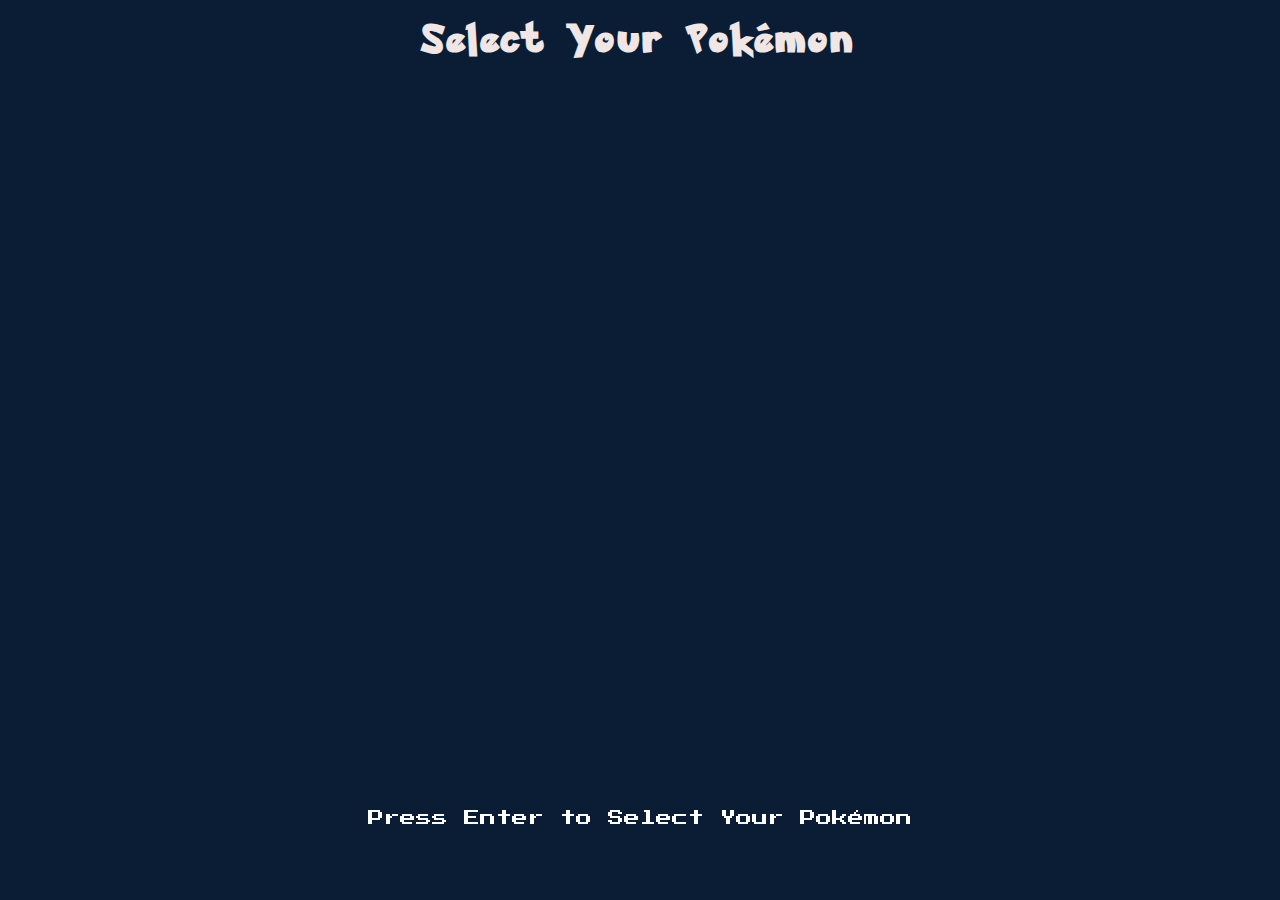
==== index.html @ e380dae5 "Corrigido tempo de transição. Corrigido Cálculo de Nature." ====
<!DOCTYPE html>
<html lang="en">
<head>
    <meta charset="UTF-8">
    <meta name="viewport" content="width=device-width, initial-scale=1.0">
    <link rel="stylesheet" href="https://cdnjs.cloudflare.com/ajax/libs/font-awesome/6.5.2/css/all.min.css" integrity="sha512-SnH5WK+bZxgPHs44uWIX+LLJAJ9/2PkPKZ5QiAj6Ta86w+fsb2TkcmfRyVX3pBnMFcV7oQPJkl9QevSCWr3W6A==" crossorigin="anonymous" referrerpolicy="no-referrer" />
    <link rel="stylesheet" href="public/css/calculator.css">
    <link rel="stylesheet" href="public/css/avaliation.css">
    <script type="module" defer src="public/js/start.js"></script>
    <script type="module" defer src="public/js/informations.js"></script>
    <script type="module" defer src="public/js/result.js"></script>
    <title>Calculator</title>
</head>
<body>
    <div id="transitionScreen"></div>
    <main>
        <section id="pokemonSection">
            <h1>Select Your Pokémon</h1>
            <ul id="pokemonList">
                
            </ul>
            
            <div id="selectedPokemon">
                <div id="selectedPokemonBackground"></div>
                <img src="public/img/charizard.png" alt="" id="pokemon">
                <h2 id="selectedPokemonName">Zubat</h2>
                <menu id="selectedPokemonOptions">
                    <ul>
                        <li>
                            Press Delete or Backspace to cancel
                        </li>
                        <li>
                            Press Enter to choice
                        </li>
                    </ul>
                </menu>
            </div>
            <span id="spanSelect">Press Enter to Select Your Pokémon</span>
        </section>
        <section id="avaliationSection" class="hidden">
            <div id="pokemon">
                <h2>Selecione os dados do seu Pokémon</h2>
                <img class="top-light" src="public/img/top_light_avaliation.png" alt="">
                <img class="pokemon" src="public/img/charizard.png" alt="">
                <img class="bg-grass" src="public/img/background_grass_avaliation.png" alt="">
            </div>
            <section id="dataSection">
                <div id="natureListContainer">
                    <ul class="list-header">
                        <li><i class="fa-solid fa-arrow-down"></i>attack</li>
                        <li><i class="fa-solid fa-arrow-down"></i>defense</li>
                        <li><i class="fa-solid fa-arrow-down"></i>sp. Attack</li>
                        <li><i class="fa-solid fa-arrow-down"></i>sp. Defense</li>
                        <li><i class="fa-solid fa-arrow-down"></i>speed</li>
                    </ul>
                    <menu class="nature-list">
                        <ul>
                        </ul>
                    </menu>
                    <ul class="list-aside">
                        <li><i class="fa-solid fa-arrow-up"></i>attack</li>
                        <li><i class="fa-solid fa-arrow-up"></i>defense</li>
                        <li><i class="fa-solid fa-arrow-up"></i>sp. Attack</li>
                        <li><i class="fa-solid fa-arrow-up"></i>sp. Defense</li>
                        <li><i class="fa-solid fa-arrow-up"></i>speed</li>
                    </ul>
                </div>
                <div id="ivInputContainer">
                    <div class="inputContainer">
                        <div>
                            <label for="hp">HP</label>
                            <input type="text" value="0">
                        </div>
                        <input type="range" name="hp" id="hp" value="0" min="0" max="31">
                    </div>
                    <div class="inputContainer">
                        <div>
                            <label for="attack">Attack</label>
                            <input type="text" value="0">
                        </div>
                        <input type="range" name="atk" id="attack" value="0" min="0" max="31">
                    </div>
                    <div class="inputContainer">
                        <div>
                            <label for="defense">Defense</label>
                            <input type="text" value="0">
                        </div>
                        <input type="range" name="defense" id="defense" value="0" min="0" max="31">
                    </div>
                    <div class="inputContainer">
                        <div>
                            <label for="spatk">Sp.Attack</label>
                            <input type="text" value="0">
                        </div>
                        <input type="range" name="spatk" id="spatk" value="0" min="0" max="31">
                    </div>
                    <div class="inputContainer">
                        <div>
                            <label for="spdef">Sp.Defense</label>
                            <input type="text" value="0">
                        </div>
                        <input type="range" name="spdef" id="spdef" value="0" min="0" max="31">
                    </div>
                    <div class="inputContainer">
                        <div>
                            <label for="speed">Speed</label>
                            <input type="text" value="0">
                        </div>
                        <input type="range" name="speed" id="speed" value="0" min="0" max="31">
                    </div>
                </div>
            </section>
            <button id="buttonConfirm" disabled>Veja os Resultados <i class="fas fa-arrow-right"></i></button>
            <button id="buttonNext" disabled><i class="fas fa-arrow-right"></i></button>
        </section>
        <section id="resultSection" class="hidden">
            <h1>Avaliação do seu Pokémon</h1>
            <div id="top">
                <div id="pokemonImageContainer">
                    <img src="public/img/charizard.png" alt="">
                </div>
                <div id="pokemonStatusContainer">
                    <div class="stat">
                        <span class="stat-name">HP</span>
                        <div class="out-bar">
                            <div class="inner-bar">
                                <span class="stat-value">50</span>
                            </div>
                        </div>
                    </div>
                    <div class="stat">
                        <span class="stat-name">Atk</span>
                        <div class="out-bar">
                            <div class="inner-bar">
                                <span class="stat-value">50</span>
                            </div>
                        </div>
                    </div>
                    <div class="stat">
                        <span class="stat-name">Def</span>
                        <div class="out-bar">
                            <div class="inner-bar">
                                <span class="stat-value">50</span>
                            </div>
                        </div>
                    </div>
                    <div class="stat">
                        <span class="stat-name">Sp.Atk</span>
                        <div class="out-bar">
                            <div class="inner-bar">
                                <span class="stat-value">50</span>
                            </div>
                        </div>
                    </div>
                    <div class="stat">
                        <span class="stat-name">Sp.Def</span>
                        <div class="out-bar">
                            <div class="inner-bar">
                                <span class="stat-value">50</span>
                            </div>
                        </div>
                    </div>
                    <div class="stat">
                        <span class="stat-name">Speed</span>
                        <div class="out-bar">
                            <div class="inner-bar">
                                <span class="stat-value">50</span>
                            </div>
                        </div>
                    </div>
                </div>
            </div>
            <div id="avaliation">
                <div id="pokemonMovesetAvaliation">
                    <ul>
                    </ul>
                </div>
                <div id="pokemonNatureAvaliation">
                    <h4 class="nature">Adamant</h4>
                    <div>
                        <span class="increase">+ Sp.Atk</span>
                        <span class="decrease">- Atk</span>
                    </div>
                </div>
                <div id="pokemonIvAvaliation">
                    <ul>
                        <li data-value="30">
                            <span class="iv-name">hp</span>
                            <span class="iv-value">30/31</span>
                        </li>
                        <li data-value="30">
                            <span class="iv-name">atk</span>
                            <span class="iv-value">30/31</span>
                        </li>
                        <li data-value="30">
                            <span class="iv-name">def</span>
                            <span class="iv-value">30/31</span>
                        </li>
                        <li data-value="30">
                            <span class="iv-name">sp.atk</span>
                            <span class="iv-value">30/31</span>
                        </li>
                        <li data-value="30">
                            <span class="iv-name">sp.def</span>
                            <span class="iv-value">30/31</span>
                        </li>
                        <li data-value="30">
                            <span class="iv-name">speed</span>
                            <span class="iv-value">30/31</span>
                        </li>
                    </ul>
                </div>
            </div>
            <div id="resultNote">
                <div class="note-img-container">
                    <img src="public/img/A-rank.png" alt="">
                </div>
                <span class="final-note">
                    Rank S 
                    Score 100
                </span>
                <ul id="resultList">
                    <li>
                        <span>Pokémon: <span class="item-note pokemon-note">10/10</span></span>
                    </li>
                    <li>
                        <span>Nature: <span class="item-note nature-note">10/10</span></span>
                    </li>
                    <li>
                        <span>Iv's: <span class="item-note iv-note">10/10</span></span>
                    </li>
                </ul>
                <button class="close-btn">X</button>
            </div>
        </section>
    </main>
</body>
</html>
---- public/css/calculator.css ----
@font-face {
  font-family: "pokemon-solid";
  src: url("../../fonts/pokemon/Pokemon Solid.ttf");
}
@font-face {
  font-family: "pokemon-hollow";
  src: url("../../fonts/pokemon/Pokemon Hollow.ttf");
}
@font-face {
  font-family: "press-start-2p";
  src: url("../../fonts/Press_Start_2P/PressStart2P-Regular.ttf");
}
@font-face {
  font-family: "permanent-marker";
  src: url("../../fonts/Permanent_Marker/PermanentMarker-Regular.ttf");
}
* {
  box-sizing: border-box;
  padding: 0;
  margin: 0;
  font-family: "Poppins", sans-serif;
  border: none;
  outline: none;
  list-style: none;
}

body {
  min-height: 100vh;
  overflow-y: scroll;
  overflow-x: hidden;
  background: rgb(10, 29, 52);
  padding-bottom: 40px;
}

.hidden {
  display: none !important;
}

h2, h1 {
  font-family: "pokemon-solid";
  letter-spacing: 5px;
  color: rgb(240, 230, 230);
  width: 100%;
  text-align: center;
  margin-bottom: 20px;
  -webkit-user-select: none;
     -moz-user-select: none;
          user-select: none;
}

img {
  -webkit-user-select: none;
     -moz-user-select: none;
          user-select: none;
}

div#transitionScreen {
  position: fixed;
  width: 100vw;
  height: 200vh;
  top: 0;
  left: 100%;
  background: linear-gradient(90deg, rgb(10, 29, 52) 0%, rgb(16, 57, 108) 50%, rgb(23, 76, 141) 100%);
  z-index: 1000;
}
div#transitionScreen.transition {
  animation: transitionTrue 1.8s;
}

main {
  position: relative;
  display: flex;
  align-items: center;
  flex-flow: row;
  width: 100%;
  height: auto;
  transition: 1s;
}
main section#pokemonSection {
  position: relative;
  width: 100vw;
  padding: 10px 0 50px;
  display: flex;
  align-items: center;
  justify-content: center;
  flex-flow: column;
}
main section#pokemonSection h1 {
  width: 100%;
  text-align: center;
  margin: 10px 0;
}
main section#pokemonSection ul#pokemonList {
  width: 90%;
  display: grid;
  grid-template-columns: repeat(auto-fit, minmax(100px, auto));
  border-collapse: collapse;
}
main section#pokemonSection ul#pokemonList li {
  display: flex;
  align-items: center;
  justify-content: center;
  width: 100%;
  height: 100px;
  background: white;
  border: 3px solid black;
  cursor: pointer;
}
main section#pokemonSection ul#pokemonList li img {
  max-width: 85px;
  max-height: 85px;
  width: 100%;
  height: 100%;
}
main section#pokemonSection ul#pokemonList li:hover, main section#pokemonSection ul#pokemonList li.selected {
  border: 3px solid white !important;
}
main section#pokemonSection div#selectedPokemon {
  position: fixed;
  top: 0;
  left: 100%;
  width: 100%;
  height: 100vh;
  background: url("../img/SelectedPokemonBackground.png");
  background-size: cover;
  background-repeat: no-repeat;
  transition: 0.3s ease;
}
main section#pokemonSection div#selectedPokemon div#selectedPokemonBackground {
  position: absolute;
  top: 0;
  left: 100%;
  width: 100%;
  height: 100%;
  background: rgba(0, 0, 0, 0.3);
  transition: 0.5s ease;
}
main section#pokemonSection div#selectedPokemon img#pokemon {
  position: absolute;
  right: 150px;
  bottom: 150px;
  max-width: 600px;
  max-height: 600px;
  min-width: 400px;
  min-height: 400px;
}
main section#pokemonSection div#selectedPokemon h2#selectedPokemonName {
  font-family: "permanent-marker";
  position: absolute;
  right: 150px;
  bottom: 0;
  color: white;
  width: auto;
  font-size: 90px;
}
main section#pokemonSection div#selectedPokemon.active {
  left: 0;
}
main section#pokemonSection div#selectedPokemon.active div#selectedPokemonBackground {
  left: 0;
}
main section#pokemonSection div#selectedPokemon.active menu#selectedPokemonOptions {
  opacity: 1;
}
main section#pokemonSection div#selectedPokemon menu#selectedPokemonOptions {
  opacity: 0;
  position: absolute;
  top: 100%;
  left: 0;
  transition: 1s ease;
  transform: translate(50px, -150px);
}
main section#pokemonSection div#selectedPokemon menu#selectedPokemonOptions ul li {
  margin-bottom: 20px;
  font-family: "press-start-2p";
  font-size: 16px;
  color: white;
}
main section#pokemonSection span#spanSelect {
  position: fixed;
  top: 90vh;
  left: 50%;
  white-space: nowrap;
  font-family: "press-start-2p";
  color: white;
  animation: pisca 1s infinite;
  transform: translateX(-50%);
  z-index: 1000;
}
main section#resultSection {
  width: 100%;
  height: 100vh;
}
main section#resultSection div#top {
  display: flex;
  gap: 50px;
  width: 100%;
  height: 300px;
  padding: 0 50px;
}
main section#resultSection div#top div#pokemonImageContainer {
  display: flex;
  align-items: center;
  justify-content: center;
  width: 300px;
  height: 300px;
  border: 3px solid rgb(127, 127, 127);
  border-radius: 5px;
}
main section#resultSection div#top div#pokemonImageContainer img {
  min-width: 70%;
  min-height: 70%;
  max-width: 90%;
  max-height: 90%;
}
main section#resultSection div#top div#pokemonStatusContainer {
  display: flex;
  flex-flow: column;
  gap: 10px;
  width: calc(100% - 350px);
  height: 100%;
  border: 3px solid rgb(127, 127, 127);
  border-radius: 5px;
  padding: 20px;
}
main section#resultSection div#top div#pokemonStatusContainer div.stat {
  display: flex;
  align-items: center;
  justify-content: center;
  height: 50px;
  width: 100%;
  color: rgb(240, 230, 230);
}
main section#resultSection div#top div#pokemonStatusContainer div.stat span.stat-name {
  width: 70px;
  text-align: center;
  font-weight: 500;
}
main section#resultSection div#top div#pokemonStatusContainer div.stat div.out-bar {
  width: calc(100% - 70px);
  background: rgba(60, 60, 60, 0.5);
  height: 30px;
  border: 3px solid rgb(127, 127, 127);
  border-radius: 5px;
  overflow: hidden;
}
main section#resultSection div#top div#pokemonStatusContainer div.stat div.out-bar div.inner-bar {
  min-width: 50px;
  position: relative;
  height: 100%;
  width: 50%;
  border-radius: 0 5px 5px 0;
  background: white;
  transition: 0.5s ease;
}
main section#resultSection div#top div#pokemonStatusContainer div.stat div.out-bar div.inner-bar span.stat-value {
  position: absolute;
  top: 50%;
  left: 100%;
  transform: translate(-30px, -50%);
  color: rgb(127, 127, 127);
}
main section#resultSection div#avaliation {
  display: flex;
  flex-flow: row;
  flex-wrap: wrap;
  justify-content: center;
  align-items: flex-start;
  -moz-column-gap: 50px;
       column-gap: 50px;
  width: 100%;
  padding: 10px 50px;
}
main section#resultSection div#avaliation div#pokemonNatureAvaliation {
  display: flex;
  align-items: center;
  justify-content: center;
  flex-wrap: wrap;
  gap: 10px;
  width: 300px;
  padding: 10px 15px;
  border-radius: 5px;
  font-weight: 600;
  letter-spacing: 1px;
  text-transform: uppercase;
  color: white;
  border: 3px solid rgb(127, 127, 127);
  background-color: rgb(10, 29, 52);
  cursor: pointer;
  transition: 0.2s ease;
}
main section#resultSection div#avaliation div#pokemonNatureAvaliation:hover {
  filter: brightness(0.8);
}
main section#resultSection div#avaliation div#pokemonNatureAvaliation h4.nature {
  width: 100%;
  text-align: center;
  font-size: 20px;
}
main section#resultSection div#avaliation div#pokemonNatureAvaliation div {
  display: flex;
  align-items: center;
  justify-content: center;
  width: 100%;
  height: 40px;
  font-size: 18px;
  font-weight: 400;
  text-align: center;
}
main section#resultSection div#avaliation div#pokemonNatureAvaliation span.increase {
  display: block;
  color: #90EE90;
  width: 50%;
}
main section#resultSection div#avaliation div#pokemonNatureAvaliation span.decrease {
  display: block;
  color: #FF5733;
  width: 50%;
}
main section#resultSection div#avaliation div#pokemonIvAvaliation {
  display: flex;
  align-items: center;
  justify-content: center;
  padding: 5px;
  background: rgb(10, 29, 52);
  width: calc(100% - 350px);
  border: 3px solid rgb(127, 127, 127);
  border-radius: 5px;
}
main section#resultSection div#avaliation div#pokemonIvAvaliation ul {
  display: flex;
  flex-wrap: wrap;
  align-items: center;
  justify-content: center;
  gap: 15px 5px;
  width: 100%;
}
main section#resultSection div#avaliation div#pokemonIvAvaliation ul li {
  position: relative;
  display: flex;
  justify-content: space-between;
  width: calc(33% - 5px);
  padding: 5px;
  border-radius: 2px;
  font-size: 18px;
  font-weight: 500;
  letter-spacing: 2px;
  color: white;
  text-transform: uppercase;
  cursor: context-menu;
}
main section#resultSection div#avaliation div#pokemonMovesetAvaliation {
  display: flex;
  align-items: center;
  justify-content: center;
  width: 100%;
}
main section#resultSection div#avaliation div#pokemonMovesetAvaliation ul {
  display: flex;
  align-items: center;
  justify-content: center;
  -moz-column-gap: 20px;
       column-gap: 20px;
  width: 100%;
}
main section#resultSection div#avaliation div#pokemonMovesetAvaliation ul li {
  display: flex;
  align-items: center;
  justify-content: center;
  overflow: hidden;
  width: 70px;
  height: 70px;
  border-radius: 50%;
  border: 3px solid rgb(127, 127, 127);
  background: white;
  cursor: pointer;
}
main section#resultSection div#avaliation div#pokemonMovesetAvaliation ul li img {
  width: 100%;
  height: 100%;
}
main section#resultSection div#resultNote {
  position: absolute;
  top: 50%;
  left: 50%;
  transform: translate(-50%, -50%);
  display: flex;
  flex-flow: column;
  width: 350px;
  height: 0px;
  background: rgb(112, 112, 112);
  border-radius: 10px;
  overflow: hidden;
  transition: 1s;
  box-shadow: 0px 0px 2px 100vh rgba(0, 0, 0, 0.5);
}
main section#resultSection div#resultNote li, main section#resultSection div#resultNote span {
  font-family: "pokemon-solid";
  font-size: 20px;
  color: white;
}
main section#resultSection div#resultNote span.final-note {
  font-size: 24px;
  letter-spacing: 5px;
  text-align: center;
  width: 100%;
}
main section#resultSection div#resultNote ul#resultList {
  display: flex;
  flex-flow: column;
  align-items: center;
}
main section#resultSection div#resultNote ul#resultList span {
  display: flex;
  align-items: center;
  gap: 20px;
  height: 100%;
}
main section#resultSection div#resultNote ul#resultList li {
  letter-spacing: 2px;
  height: 40px;
}
main section#resultSection div#resultNote div.note-img-container {
  display: flex;
  align-items: center;
  justify-content: center;
  flex-flow: column;
  margin-top: 10px;
  width: 100%;
}
main section#resultSection div#resultNote div.note-img-container img {
  height: 175px;
}
main section#resultSection div#resultNote button.close-btn {
  position: absolute;
  top: 10px;
  right: 20px;
  font-weight: 700;
  color: white;
  font-size: 24px;
  background: none;
  cursor: pointer;
}
main section#resultSection div#postMarketplace {
  display: flex;
  align-items: center;
  justify-content: center;
  flex-flow: column;
  gap: 20px;
  width: 100%;
  padding: 10px 0 40px;
}
main section#resultSection div#postMarketplace span {
  font-size: 20px;
  font-weight: 500;
  color: rgb(240, 230, 230);
}
main section#resultSection div#postMarketplace button {
  font-size: 16px;
  font-weight: 600;
  padding: 10px 30px;
  border: 3px solid rgb(127, 127, 127);
  text-transform: uppercase;
  border-radius: 5px;
  cursor: pointer;
  -webkit-user-select: none;
     -moz-user-select: none;
          user-select: none;
}

@keyframes transitionTrue {
  0% {
    left: 100%;
  }
  100% {
    left: -120%;
  }
}
@keyframes pisca {
  0% {
    opacity: 1;
  }
  50% {
    opacity: 0;
  }
  100% {
    opacity: 1;
  }
}
@keyframes closeResult {
  0% {
    height: 400px;
    opacity: 1;
  }
  100% {
    height: 0px;
    opacity: 0;
  }
}
@keyframes openResult {
  0% {
    height: 0px;
  }
  100% {
    height: 400px;
  }
}/*# sourceMappingURL=calculator.css.map */
---- public/css/avaliation.css ----
@charset "UTF-8";
@font-face {
  font-family: "pokemon-solid";
  src: url("../../fonts/pokemon/Pokemon Solid.ttf");
}
@font-face {
  font-family: "pokemon-hollow";
  src: url("../../fonts/pokemon/Pokemon Hollow.ttf");
}
@font-face {
  font-family: "press-start-2p";
  src: url("../../fonts/Press_Start_2P/PressStart2P-Regular.ttf");
}
@font-face {
  font-family: "permanent-marker";
  src: url("../../fonts/Permanent_Marker/PermanentMarker-Regular.ttf");
}
section#avaliationSection {
  display: flex;
  flex-flow: column;
  align-items: center;
  gap: 20px;
  width: 100%;
  min-height: 100vh;
}
section#avaliationSection div#pokemon {
  position: relative;
  width: 100%;
  height: 400px;
}
section#avaliationSection div#pokemon img, section#avaliationSection div#pokemon h2 {
  position: absolute;
  left: 50%;
  transform: translateX(-50%);
}
section#avaliationSection div#pokemon h2 {
  font-size: 30px;
  color: #AFAFAF;
}
section#avaliationSection div#pokemon img.top-light {
  top: 0;
  height: 100%;
  width: 500px;
  animation: turnOnLights 1s;
}
section#avaliationSection div#pokemon img.pokemon {
  bottom: 60px;
  width: 200px;
  z-index: 1;
  animation: showPokemon 1s;
}
section#avaliationSection div#pokemon img.bg-grass {
  width: 350px;
  bottom: 0;
  animation: showPokemon 1s;
}
section#avaliationSection section#dataSection {
  position: relative;
  display: flex;
  height: 400px;
  width: 100vw;
  transition: 1s ease;
}
section#avaliationSection section#dataSection div#natureListContainer {
  position: absolute;
  top: 0;
  left: 0;
  display: grid;
  grid-template-columns: 16% 84%;
  grid-template-rows: 16% 84%;
  grid-template-areas: ". header" "aside list";
  padding: 20px;
  gap: 5px;
  width: 100vw;
  height: 395px;
  transition: 1s ease;
}
section#avaliationSection section#dataSection div#natureListContainer ul.list-header,
section#avaliationSection section#dataSection div#natureListContainer ul.list-aside {
  grid-area: header;
  display: flex;
  gap: 5px;
}
section#avaliationSection section#dataSection div#natureListContainer ul.list-header li,
section#avaliationSection section#dataSection div#natureListContainer ul.list-aside li {
  display: flex;
  align-items: center;
  justify-content: center;
  position: relative;
  width: 20%;
  text-align: center;
  background: #2c2c2c;
  height: 55px;
  color: rgb(240, 230, 230);
  font-size: 20px;
  font-weight: 600;
  letter-spacing: 1px;
  text-transform: capitalize;
}
section#avaliationSection section#dataSection div#natureListContainer ul.list-header li i,
section#avaliationSection section#dataSection div#natureListContainer ul.list-aside li i {
  position: absolute;
  top: 50%;
  left: 10px;
  transform: translateY(-50%);
  color: rgb(240, 230, 230);
}
section#avaliationSection section#dataSection div#natureListContainer menu.nature-list {
  grid-area: list;
}
section#avaliationSection section#dataSection div#natureListContainer menu.nature-list ul {
  display: flex;
  flex-wrap: wrap;
  gap: 5px;
}
section#avaliationSection section#dataSection div#natureListContainer menu.nature-list ul li {
  display: flex;
  align-items: center;
  justify-content: center;
  flex-basis: calc(20% - 4px);
  height: 55px;
  background: black;
  text-align: center;
  color: white;
  font-size: 20px;
  cursor: pointer;
  text-transform: capitalize;
  letter-spacing: 1px;
  transition: 0.5s ease;
}
section#avaliationSection section#dataSection div#natureListContainer menu.nature-list ul li:hover {
  filter: brightness(0.8);
}
section#avaliationSection section#dataSection div#natureListContainer menu.nature-list ul li.atk {
  background: #df3c3a;
}
section#avaliationSection section#dataSection div#natureListContainer menu.nature-list ul li.def {
  background: #efa425;
}
section#avaliationSection section#dataSection div#natureListContainer menu.nature-list ul li.spatk {
  background: #e83fa7;
}
section#avaliationSection section#dataSection div#natureListContainer menu.nature-list ul li.spdef {
  background: #e1d441;
}
section#avaliationSection section#dataSection div#natureListContainer menu.nature-list ul li.speed {
  background: #29b5e1;
}
section#avaliationSection section#dataSection div#natureListContainer menu.nature-list ul li.no-selected {
  filter: brightness(0.5) !important;
}
section#avaliationSection section#dataSection div#natureListContainer menu.nature-list ul li.selected {
  filter: brightness(1) !important;
}
section#avaliationSection section#dataSection div#natureListContainer ul.list-aside {
  grid-area: aside;
  flex-flow: column;
}
section#avaliationSection section#dataSection div#natureListContainer ul.list-aside li {
  width: 100%;
}
section#avaliationSection section#dataSection div#ivInputContainer {
  display: flex;
  align-items: center;
  justify-content: center;
  position: absolute;
  top: 0;
  left: 100%;
  align-content: center;
  flex-wrap: wrap;
  width: 100vw;
  height: 200px;
}
section#avaliationSection section#dataSection div#ivInputContainer div.inputContainer {
  display: flex;
  align-items: center;
  justify-content: center;
  flex-flow: column;
  width: 33%;
  height: 70px;
}
section#avaliationSection section#dataSection div#ivInputContainer div.inputContainer div {
  display: flex;
  justify-content: space-between;
  width: 200px;
  height: 35px;
  color: white;
  -webkit-user-select: none;
     -moz-user-select: none;
          user-select: none;
}
section#avaliationSection section#dataSection div#ivInputContainer div.inputContainer label {
  font-size: 24px;
  white-space: nowrap;
  font-weight: 500;
  letter-spacing: 1px;
}
section#avaliationSection section#dataSection div#ivInputContainer div.inputContainer input[type=text] {
  width: 20px;
  background: none;
  font-size: 16px;
  font-weight: 600;
  color: white;
}
section#avaliationSection section#dataSection div#ivInputContainer div.inputContainer input[type=range] {
  -webkit-appearance: none;
     -moz-appearance: none;
          appearance: none;
  width: 200px;
  height: 12px; /* Definir a altura do controle deslizante */
  background: pink; /* Cor de fundo do controle deslizante */
  border-radius: 2px; /* Arredondar as bordas do controle deslizante */
}
section#avaliationSection section#dataSection div#ivInputContainer div.inputContainer input[type=range]#hp {
  background: #40c241;
}
section#avaliationSection section#dataSection div#ivInputContainer div.inputContainer input[type=range]#attack {
  background: #df3c3a;
}
section#avaliationSection section#dataSection div#ivInputContainer div.inputContainer input[type=range]#defense {
  background: #e1d441;
}
section#avaliationSection section#dataSection div#ivInputContainer div.inputContainer input[type=range]#spatk {
  background: #e83fa7;
}
section#avaliationSection section#dataSection div#ivInputContainer div.inputContainer input[type=range]#spdef {
  background: #efa425;
}
section#avaliationSection section#dataSection div#ivInputContainer div.inputContainer input[type=range]#speed {
  background: #29b5e1;
}
section#avaliationSection section#dataSection div#ivInputContainer div.inputContainer input[type=range]::-webkit-slider-thumb {
  -webkit-appearance: none; /* Remover a aparência padrão do polegar no Chrome/Safari */
  appearance: none; /* Remover a aparência padrão do polegar em outros navegadores */
  width: 30px; /* Definir a largura do polegar */
  height: 15px; /* Definir a altura do polegar */
  border: 3px solid white;
  border-radius: 2px; /* Tornar o polegar redondo */
  cursor: pointer; /* Alterar o cursor ao passar sobre o polegar */
}
section#avaliationSection section#dataSection div#ivInputContainer div.inputContainer input[type=range]::-moz-range-thumb {
  width: 20px; /* Definir a largura do polegar para o Firefox */
  height: 20px; /* Definir a altura do polegar para o Firefox */
  background: #4CAF50; /* Cor de fundo do polegar para o Firefox */
  border-radius: 50%; /* Tornar o polegar redondo para o Firefox */
  cursor: pointer; /* Alterar o cursor ao passar sobre o polegar no Firefox */
}
section#avaliationSection button {
  width: 50px;
  height: 50px;
  border-radius: 5px;
  border: 3px solid white;
  background: transparent;
  transition: 0.2s ease;
  cursor: pointer;
}
section#avaliationSection button i {
  font-size: 20px;
  color: white;
  transition: 0.2s ease;
}
section#avaliationSection button:not(:disabled):hover {
  background: white;
  color: black;
}
section#avaliationSection button:not(:disabled):hover i {
  color: black;
}
section#avaliationSection button:disabled {
  opacity: 0.5;
}
section#avaliationSection button#buttonConfirm {
  display: flex;
  align-items: center;
  justify-content: center;
  display: none;
  gap: 20px;
  width: auto;
  padding: 0 20px;
  font-size: 20px;
  font-weight: 500;
  letter-spacing: 1px;
  color: white;
}
section#avaliationSection button#buttonConfirm:not(:disabled):hover {
  color: black;
}

@keyframes turnOnLights {
  0% {
    top: -350px;
    opacity: 0;
  }
  100% {
    top: 0;
    opacity: 1;
  }
}
@keyframes showPokemon {
  0% {
    left: 25%;
    opacity: 0;
  }
  100% {
    left: 50%;
    opacity: 1;
  }
}/*# sourceMappingURL=avaliation.css.map */
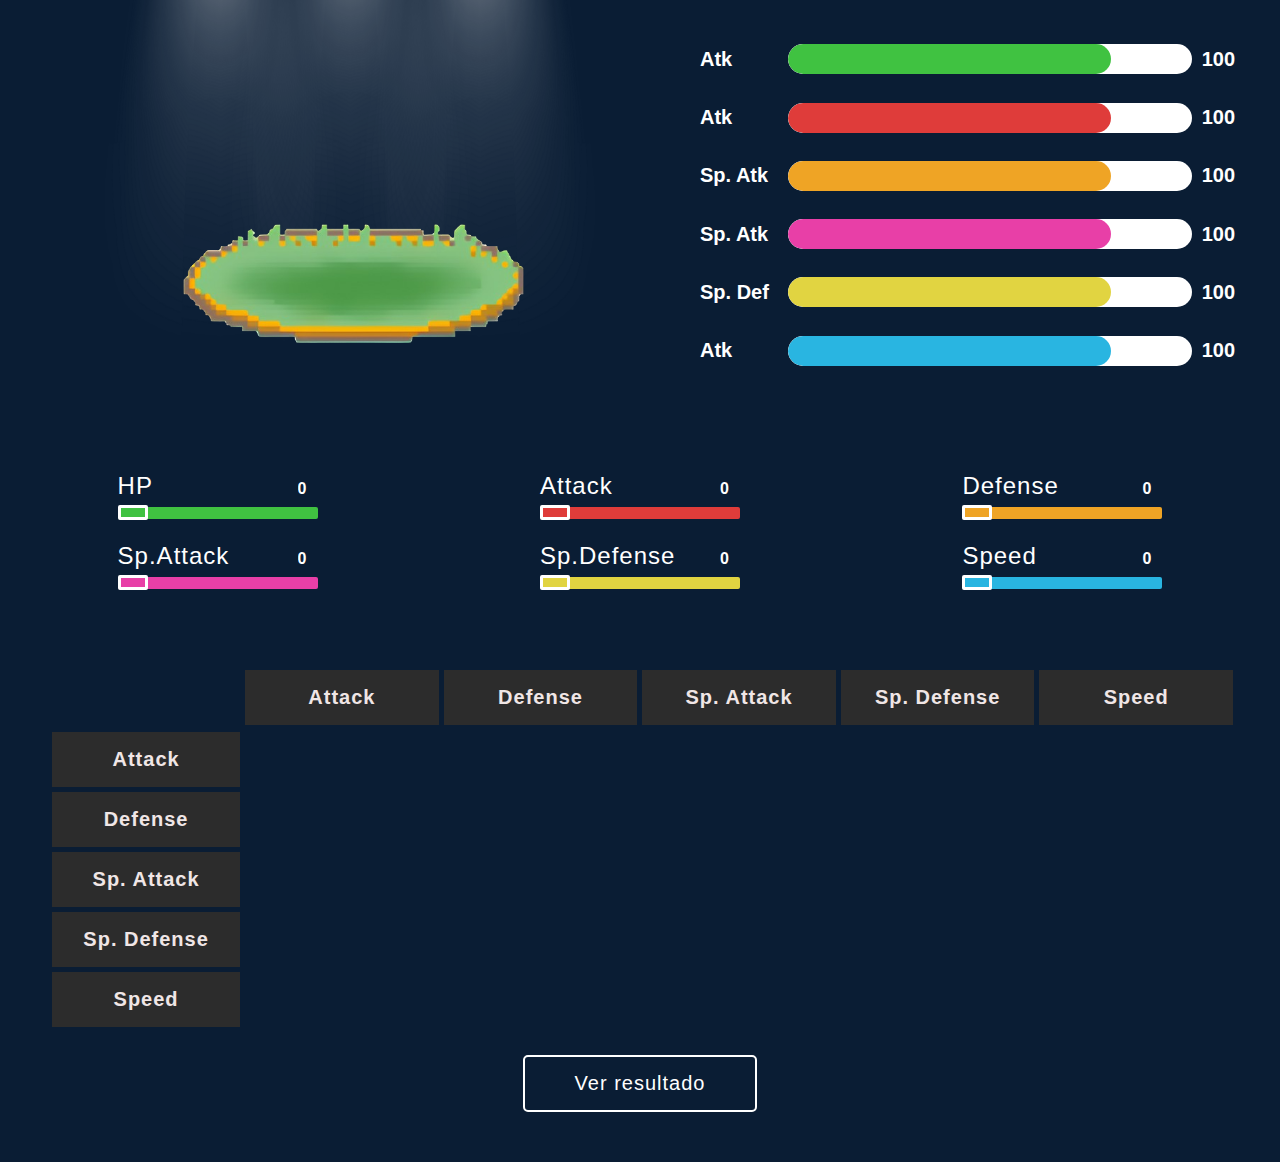
==== commit 11039116: "Nova versão: remodelação nos arquivos JavaScript para facilitação de leitura e manutenção do código." ====
--- a/index.html
+++ b/index.html
@@ -6,233 +6,142 @@
     <link rel="stylesheet" href="https://cdnjs.cloudflare.com/ajax/libs/font-awesome/6.5.2/css/all.min.css" integrity="sha512-SnH5WK+bZxgPHs44uWIX+LLJAJ9/2PkPKZ5QiAj6Ta86w+fsb2TkcmfRyVX3pBnMFcV7oQPJkl9QevSCWr3W6A==" crossorigin="anonymous" referrerpolicy="no-referrer" />
     <link rel="stylesheet" href="public/css/calculator.css">
     <link rel="stylesheet" href="public/css/avaliation.css">
-    <script type="module" defer src="public/js/start.js"></script>
-    <script type="module" defer src="public/js/informations.js"></script>
+    <script type="module" defer src="public/js/startApp.js"></script>
     <script type="module" defer src="public/js/result.js"></script>
     <title>Calculator</title>
 </head>
 <body>
-    <div id="transitionScreen"></div>
     <main>
-        <section id="pokemonSection">
-            <h1>Select Your Pokémon</h1>
-            <ul id="pokemonList">
-                
-            </ul>
-            
-            <div id="selectedPokemon">
-                <div id="selectedPokemonBackground"></div>
-                <img src="public/img/charizard.png" alt="" id="pokemon">
-                <h2 id="selectedPokemonName">Zubat</h2>
-                <menu id="selectedPokemonOptions">
+        <div id="pokemonListContainer">
+            <ul id="pokemonList"></ul>
+        </div>
+        <section id="avaliationSection">
+            <div id="pokemonContainer">
+                <div id="baseStats">
+                    <div class="stat hp">
+                        <span class="stat-name">Atk</span>
+                        <div class="outer-bar">
+                            <div class="inner-bar"></div>
+                            <div class="inner-shadow"></div>
+                        </div>
+                        <span class="stat-value">100</span>
+                    </div>
+                    <div class="stat atk">
+                        <span class="stat-name">Atk</span>
+                        <div class="outer-bar">
+                            <div class="inner-bar"></div>
+                            <div class="inner-shadow"></div>
+                        </div>
+                        <span class="stat-value">100</span>
+                    </div>
+                    <div class="stat def">
+                        <span class="stat-name">Sp. Atk</span>
+                        <div class="outer-bar">
+                            <div class="inner-bar"></div>
+                            <div class="inner-shadow"></div>
+                        </div>
+                        <span class="stat-value">100</span>
+                    </div>
+                    <div class="stat spatk">
+                        <span class="stat-name">Sp. Atk</span>
+                        <div class="outer-bar">
+                            <div class="inner-bar"></div>
+                            <div class="inner-shadow"></div>
+                        </div>
+                        <span class="stat-value">100</span>
+                    </div>
+                    <div class="stat spdef">
+                        <span class="stat-name">Sp. Def</span>
+                        <div class="outer-bar">
+                            <div class="inner-bar"></div>
+                            <div class="inner-shadow"></div>
+                        </div>
+                        <span class="stat-value">100</span>
+                    </div>
+                    <div class="stat speed">
+                        <span class="stat-name">Atk</span>
+                        <div class="outer-bar">
+                            <div class="inner-bar"></div>
+                            <div class="inner-shadow"></div>
+                        </div>
+                        <span class="stat-value">100</span>
+                    </div>
+                </div>
+                <div class="pokemon">
+                    <button id="preview"><i class="fa-solid fa-chevron-left"></i></button>
+                    <button id="next"><i class="fa-solid fa-chevron-right"></i></button>
+                    <img class="top-light" src="public/img/top_light_avaliation.png" alt="">
+                    <img class="pokemon-img" src="" alt="">
+                    <img class="bg-grass" src="public/img/background_grass_avaliation.png" alt="">
+                    <span class="pokemon-name"></span>
+                </div>
+            </div>
+            <div id="ivInputContainer">
+                <div class="inputContainer">
+                    <div>
+                        <label for="hp">HP</label>
+                        <input type="text" value="0">
+                    </div>
+                    <input type="range" name="hp" id="hp" value="0" min="0" max="31">
+                </div>
+                <div class="inputContainer">
+                    <div>
+                        <label for="attack">Attack</label>
+                        <input type="text" value="0">
+                    </div>
+                    <input type="range" name="atk" id="attack" value="0" min="0" max="31">
+                </div>
+                <div class="inputContainer">
+                    <div>
+                        <label for="defense">Defense</label>
+                        <input type="text" value="0">
+                    </div>
+                    <input type="range" name="defense" id="defense" value="0" min="0" max="31">
+                </div>
+                <div class="inputContainer">
+                    <div>
+                        <label for="spatk">Sp.Attack</label>
+                        <input type="text" value="0">
+                    </div>
+                    <input type="range" name="spatk" id="spatk" value="0" min="0" max="31">
+                </div>
+                <div class="inputContainer">
+                    <div>
+                        <label for="spdef">Sp.Defense</label>
+                        <input type="text" value="0">
+                    </div>
+                    <input type="range" name="spdef" id="spdef" value="0" min="0" max="31">
+                </div>
+                <div class="inputContainer">
+                    <div>
+                        <label for="speed">Speed</label>
+                        <input type="text" value="0">
+                    </div>
+                    <input type="range" name="speed" id="speed" value="0" min="0" max="31">
+                </div>
+            </div>
+            <div id="natureListContainer">
+                <ul class="list-header">
+                    <li><i class="fa-solid fa-arrow-down"></i>attack</li>
+                    <li><i class="fa-solid fa-arrow-down"></i>defense</li>
+                    <li><i class="fa-solid fa-arrow-down"></i>sp. Attack</li>
+                    <li><i class="fa-solid fa-arrow-down"></i>sp. Defense</li>
+                    <li><i class="fa-solid fa-arrow-down"></i>speed</li>
+                </ul>
+                <menu class="nature-list">
                     <ul>
-                        <li>
-                            Press Delete or Backspace to cancel
-                        </li>
-                        <li>
-                            Press Enter to choice
-                        </li>
                     </ul>
                 </menu>
-            </div>
-            <span id="spanSelect">Press Enter to Select Your Pokémon</span>
-        </section>
-        <section id="avaliationSection" class="hidden">
-            <div id="pokemon">
-                <h2>Selecione os dados do seu Pokémon</h2>
-                <img class="top-light" src="public/img/top_light_avaliation.png" alt="">
-                <img class="pokemon" src="public/img/charizard.png" alt="">
-                <img class="bg-grass" src="public/img/background_grass_avaliation.png" alt="">
-            </div>
-            <section id="dataSection">
-                <div id="natureListContainer">
-                    <ul class="list-header">
-                        <li><i class="fa-solid fa-arrow-down"></i>attack</li>
-                        <li><i class="fa-solid fa-arrow-down"></i>defense</li>
-                        <li><i class="fa-solid fa-arrow-down"></i>sp. Attack</li>
-                        <li><i class="fa-solid fa-arrow-down"></i>sp. Defense</li>
-                        <li><i class="fa-solid fa-arrow-down"></i>speed</li>
-                    </ul>
-                    <menu class="nature-list">
-                        <ul>
-                        </ul>
-                    </menu>
-                    <ul class="list-aside">
-                        <li><i class="fa-solid fa-arrow-up"></i>attack</li>
-                        <li><i class="fa-solid fa-arrow-up"></i>defense</li>
-                        <li><i class="fa-solid fa-arrow-up"></i>sp. Attack</li>
-                        <li><i class="fa-solid fa-arrow-up"></i>sp. Defense</li>
-                        <li><i class="fa-solid fa-arrow-up"></i>speed</li>
-                    </ul>
-                </div>
-                <div id="ivInputContainer">
-                    <div class="inputContainer">
-                        <div>
-                            <label for="hp">HP</label>
-                            <input type="text" value="0">
-                        </div>
-                        <input type="range" name="hp" id="hp" value="0" min="0" max="31">
-                    </div>
-                    <div class="inputContainer">
-                        <div>
-                            <label for="attack">Attack</label>
-                            <input type="text" value="0">
-                        </div>
-                        <input type="range" name="atk" id="attack" value="0" min="0" max="31">
-                    </div>
-                    <div class="inputContainer">
-                        <div>
-                            <label for="defense">Defense</label>
-                            <input type="text" value="0">
-                        </div>
-                        <input type="range" name="defense" id="defense" value="0" min="0" max="31">
-                    </div>
-                    <div class="inputContainer">
-                        <div>
-                            <label for="spatk">Sp.Attack</label>
-                            <input type="text" value="0">
-                        </div>
-                        <input type="range" name="spatk" id="spatk" value="0" min="0" max="31">
-                    </div>
-                    <div class="inputContainer">
-                        <div>
-                            <label for="spdef">Sp.Defense</label>
-                            <input type="text" value="0">
-                        </div>
-                        <input type="range" name="spdef" id="spdef" value="0" min="0" max="31">
-                    </div>
-                    <div class="inputContainer">
-                        <div>
-                            <label for="speed">Speed</label>
-                            <input type="text" value="0">
-                        </div>
-                        <input type="range" name="speed" id="speed" value="0" min="0" max="31">
-                    </div>
-                </div>
-            </section>
-            <button id="buttonConfirm" disabled>Veja os Resultados <i class="fas fa-arrow-right"></i></button>
-            <button id="buttonNext" disabled><i class="fas fa-arrow-right"></i></button>
-        </section>
-        <section id="resultSection" class="hidden">
-            <h1>Avaliação do seu Pokémon</h1>
-            <div id="top">
-                <div id="pokemonImageContainer">
-                    <img src="public/img/charizard.png" alt="">
-                </div>
-                <div id="pokemonStatusContainer">
-                    <div class="stat">
-                        <span class="stat-name">HP</span>
-                        <div class="out-bar">
-                            <div class="inner-bar">
-                                <span class="stat-value">50</span>
-                            </div>
-                        </div>
-                    </div>
-                    <div class="stat">
-                        <span class="stat-name">Atk</span>
-                        <div class="out-bar">
-                            <div class="inner-bar">
-                                <span class="stat-value">50</span>
-                            </div>
-                        </div>
-                    </div>
-                    <div class="stat">
-                        <span class="stat-name">Def</span>
-                        <div class="out-bar">
-                            <div class="inner-bar">
-                                <span class="stat-value">50</span>
-                            </div>
-                        </div>
-                    </div>
-                    <div class="stat">
-                        <span class="stat-name">Sp.Atk</span>
-                        <div class="out-bar">
-                            <div class="inner-bar">
-                                <span class="stat-value">50</span>
-                            </div>
-                        </div>
-                    </div>
-                    <div class="stat">
-                        <span class="stat-name">Sp.Def</span>
-                        <div class="out-bar">
-                            <div class="inner-bar">
-                                <span class="stat-value">50</span>
-                            </div>
-                        </div>
-                    </div>
-                    <div class="stat">
-                        <span class="stat-name">Speed</span>
-                        <div class="out-bar">
-                            <div class="inner-bar">
-                                <span class="stat-value">50</span>
-                            </div>
-                        </div>
-                    </div>
-                </div>
-            </div>
-            <div id="avaliation">
-                <div id="pokemonMovesetAvaliation">
-                    <ul>
-                    </ul>
-                </div>
-                <div id="pokemonNatureAvaliation">
-                    <h4 class="nature">Adamant</h4>
-                    <div>
-                        <span class="increase">+ Sp.Atk</span>
-                        <span class="decrease">- Atk</span>
-                    </div>
-                </div>
-                <div id="pokemonIvAvaliation">
-                    <ul>
-                        <li data-value="30">
-                            <span class="iv-name">hp</span>
-                            <span class="iv-value">30/31</span>
-                        </li>
-                        <li data-value="30">
-                            <span class="iv-name">atk</span>
-                            <span class="iv-value">30/31</span>
-                        </li>
-                        <li data-value="30">
-                            <span class="iv-name">def</span>
-                            <span class="iv-value">30/31</span>
-                        </li>
-                        <li data-value="30">
-                            <span class="iv-name">sp.atk</span>
-                            <span class="iv-value">30/31</span>
-                        </li>
-                        <li data-value="30">
-                            <span class="iv-name">sp.def</span>
-                            <span class="iv-value">30/31</span>
-                        </li>
-                        <li data-value="30">
-                            <span class="iv-name">speed</span>
-                            <span class="iv-value">30/31</span>
-                        </li>
-                    </ul>
-                </div>
-            </div>
-            <div id="resultNote">
-                <div class="note-img-container">
-                    <img src="public/img/A-rank.png" alt="">
-                </div>
-                <span class="final-note">
-                    Rank S 
-                    Score 100
-                </span>
-                <ul id="resultList">
-                    <li>
-                        <span>Pokémon: <span class="item-note pokemon-note">10/10</span></span>
-                    </li>
-                    <li>
-                        <span>Nature: <span class="item-note nature-note">10/10</span></span>
-                    </li>
-                    <li>
-                        <span>Iv's: <span class="item-note iv-note">10/10</span></span>
-                    </li>
+                <ul class="list-aside">
+                    <li><i class="fa-solid fa-arrow-up"></i>attack</li>
+                    <li><i class="fa-solid fa-arrow-up"></i>defense</li>
+                    <li><i class="fa-solid fa-arrow-up"></i>sp. Attack</li>
+                    <li><i class="fa-solid fa-arrow-up"></i>sp. Defense</li>
+                    <li><i class="fa-solid fa-arrow-up"></i>speed</li>
                 </ul>
-                <button class="close-btn">X</button>
             </div>
         </section>
+        <button id="result">Ver resultado</button>
     </main>
 </body>
 </html>--- a/public/css/calculator.css
+++ b/public/css/calculator.css
@@ -71,49 +71,24 @@
   position: relative;
   display: flex;
   align-items: center;
-  flex-flow: row;
+  flex-flow: column;
   width: 100%;
   height: auto;
   transition: 1s;
 }
 main section#pokemonSection {
+  display: flex;
+  align-items: center;
+  justify-content: center;
   position: relative;
+  flex-flow: column;
   width: 100vw;
   padding: 10px 0 50px;
-  display: flex;
-  align-items: center;
-  justify-content: center;
-  flex-flow: column;
 }
 main section#pokemonSection h1 {
   width: 100%;
   text-align: center;
   margin: 10px 0;
-}
-main section#pokemonSection ul#pokemonList {
-  width: 90%;
-  display: grid;
-  grid-template-columns: repeat(auto-fit, minmax(100px, auto));
-  border-collapse: collapse;
-}
-main section#pokemonSection ul#pokemonList li {
-  display: flex;
-  align-items: center;
-  justify-content: center;
-  width: 100%;
-  height: 100px;
-  background: white;
-  border: 3px solid black;
-  cursor: pointer;
-}
-main section#pokemonSection ul#pokemonList li img {
-  max-width: 85px;
-  max-height: 85px;
-  width: 100%;
-  height: 100%;
-}
-main section#pokemonSection ul#pokemonList li:hover, main section#pokemonSection ul#pokemonList li.selected {
-  border: 3px solid white !important;
 }
 main section#pokemonSection div#selectedPokemon {
   position: fixed;
--- a/public/css/avaliation.css
+++ b/public/css/avaliation.css
@@ -1,4 +1,3 @@
-@charset "UTF-8";
 @font-face {
   font-family: "pokemon-solid";
   src: url("../../fonts/pokemon/Pokemon Solid.ttf");
@@ -15,6 +14,39 @@
   font-family: "permanent-marker";
   src: url("../../fonts/Permanent_Marker/PermanentMarker-Regular.ttf");
 }
+button {
+  width: 50px;
+  height: 50px;
+  border-radius: 5px;
+  background: none;
+  border: 2px solid white;
+  transition: 0.3s ease;
+  cursor: pointer;
+}
+button i {
+  color: white;
+  transition: 0.3s ease;
+}
+button:not(:disabled):hover {
+  background: white;
+}
+button:not(:disabled):hover i {
+  color: black;
+}
+button#result {
+  width: auto;
+  height: auto;
+  padding: 15px 50px;
+  letter-spacing: 1px;
+  font-size: 20px;
+  font-weight: 500;
+  color: white;
+  margin: 10px 0;
+}
+button#result:hover {
+  color: black;
+}
+
 section#avaliationSection {
   display: flex;
   flex-flow: column;
@@ -23,66 +55,184 @@
   width: 100%;
   min-height: 100vh;
 }
-section#avaliationSection div#pokemon {
+section#avaliationSection div#pokemonContainer {
   position: relative;
   width: 100%;
-  height: 400px;
-}
-section#avaliationSection div#pokemon img, section#avaliationSection div#pokemon h2 {
-  position: absolute;
+  height: 350px;
+  margin-bottom: 60px;
+}
+section#avaliationSection div#pokemonContainer div.pokemon {
+  position: absolute;
+  left: 50px;
+  top: 0;
+  width: 600px;
+  height: 350px;
+}
+section#avaliationSection div#pokemonContainer div.pokemon span {
+  position: absolute;
+  bottom: -70px;
   left: 50%;
   transform: translateX(-50%);
-}
-section#avaliationSection div#pokemon h2 {
+  font-size: 30px;
+  color: white;
+  font-weight: 600;
+  letter-spacing: 5px;
+  font-family: "pokemon-solid";
+  white-space: nowrap;
+}
+section#avaliationSection div#pokemonContainer div.pokemon button {
+  display: flex;
+  align-items: center;
+  justify-content: center;
+  position: absolute;
+  top: 50%;
+  transform: translate(-50%, 0%);
+  z-index: 12;
+  border: none;
+}
+section#avaliationSection div#pokemonContainer div.pokemon button i {
+  font-weight: 900;
+  font-size: 30px;
+}
+section#avaliationSection div#pokemonContainer div.pokemon button#next {
+  left: calc(50% + 250px);
+}
+section#avaliationSection div#pokemonContainer div.pokemon button#preview {
+  left: calc(50% - 250px);
+}
+section#avaliationSection div#pokemonContainer div.pokemon img, section#avaliationSection div#pokemonContainer div.pokemon h2 {
+  position: absolute;
+  left: 50%;
+  transform: translateX(-50%);
+}
+section#avaliationSection div#pokemonContainer div.pokemon h2 {
   font-size: 30px;
   color: #AFAFAF;
 }
-section#avaliationSection div#pokemon img.top-light {
+section#avaliationSection div#pokemonContainer div.pokemon img.top-light {
   top: 0;
   height: 100%;
   width: 500px;
   animation: turnOnLights 1s;
 }
-section#avaliationSection div#pokemon img.pokemon {
+section#avaliationSection div#pokemonContainer div.pokemon img.pokemon-img {
   bottom: 60px;
-  width: 200px;
+  max-height: 190px;
+  min-width: 150px;
+  min-height: 150px;
   z-index: 1;
   animation: showPokemon 1s;
 }
-section#avaliationSection div#pokemon img.bg-grass {
+section#avaliationSection div#pokemonContainer div.pokemon img.bg-grass {
   width: 350px;
   bottom: 0;
   animation: showPokemon 1s;
 }
-section#avaliationSection section#dataSection {
+section#avaliationSection div#pokemonContainer div#baseStats {
+  display: flex;
+  align-items: center;
+  justify-content: center;
+  position: absolute;
+  top: 30px;
+  right: 0;
+  flex-flow: column;
+  width: calc(100% - 700px);
+  height: 100%;
+}
+section#avaliationSection div#pokemonContainer div#baseStats div.stat {
+  display: flex;
+  align-items: center;
+  gap: 10px;
+  height: 16.6666666667%;
+  width: 100%;
+  -webkit-user-select: none;
+     -moz-user-select: none;
+          user-select: none;
+}
+section#avaliationSection div#pokemonContainer div#baseStats div.stat.hp div.inner-shadow {
+  background: #40c241;
+}
+section#avaliationSection div#pokemonContainer div#baseStats div.stat.hp div.inner-bar {
+  background: #40c241;
+}
+section#avaliationSection div#pokemonContainer div#baseStats div.stat.atk div.inner-shadow {
+  background: #df3c3a;
+}
+section#avaliationSection div#pokemonContainer div#baseStats div.stat.atk div.inner-bar {
+  background: #df3c3a;
+}
+section#avaliationSection div#pokemonContainer div#baseStats div.stat.def div.inner-shadow {
+  background: #efa425;
+}
+section#avaliationSection div#pokemonContainer div#baseStats div.stat.def div.inner-bar {
+  background: #efa425;
+}
+section#avaliationSection div#pokemonContainer div#baseStats div.stat.spatk div.inner-shadow {
+  background: #e83fa7;
+}
+section#avaliationSection div#pokemonContainer div#baseStats div.stat.spatk div.inner-bar {
+  background: #e83fa7;
+}
+section#avaliationSection div#pokemonContainer div#baseStats div.stat.spdef div.inner-shadow {
+  background: #e1d441;
+}
+section#avaliationSection div#pokemonContainer div#baseStats div.stat.spdef div.inner-bar {
+  background: #e1d441;
+}
+section#avaliationSection div#pokemonContainer div#baseStats div.stat.speed div.inner-shadow {
+  background: #29b5e1;
+}
+section#avaliationSection div#pokemonContainer div#baseStats div.stat.speed div.inner-bar {
+  background: #29b5e1;
+}
+section#avaliationSection div#pokemonContainer div#baseStats div.stat span {
+  font-size: 20px;
+  color: white;
+  width: 90px;
+  font-weight: 600;
+}
+section#avaliationSection div#pokemonContainer div#baseStats div.stat div.outer-bar {
   position: relative;
-  display: flex;
-  height: 400px;
-  width: 100vw;
-  transition: 1s ease;
-}
-section#avaliationSection section#dataSection div#natureListContainer {
+  width: 80%;
+  height: 30px;
+  border-radius: 25px;
+  background: white;
+  overflow: hidden;
+}
+section#avaliationSection div#pokemonContainer div#baseStats div.stat div.outer-bar div.inner-shadow {
   position: absolute;
   top: 0;
   left: 0;
+  opacity: 0.5;
+  border-radius: 25px;
+  height: 100%;
+  transition: 0.5s ease;
+}
+section#avaliationSection div#pokemonContainer div#baseStats div.stat div.outer-bar div.inner-bar {
+  width: 80%;
+  height: 100%;
+  border-radius: 25px;
+  transition: 0.3s ease;
+}
+section#avaliationSection div#natureListContainer {
   display: grid;
   grid-template-columns: 16% 84%;
   grid-template-rows: 16% 84%;
   grid-template-areas: ". header" "aside list";
   padding: 20px;
   gap: 5px;
-  width: 100vw;
+  width: 95vw;
   height: 395px;
   transition: 1s ease;
 }
-section#avaliationSection section#dataSection div#natureListContainer ul.list-header,
-section#avaliationSection section#dataSection div#natureListContainer ul.list-aside {
+section#avaliationSection div#natureListContainer ul.list-header,
+section#avaliationSection div#natureListContainer ul.list-aside {
   grid-area: header;
   display: flex;
   gap: 5px;
 }
-section#avaliationSection section#dataSection div#natureListContainer ul.list-header li,
-section#avaliationSection section#dataSection div#natureListContainer ul.list-aside li {
+section#avaliationSection div#natureListContainer ul.list-header li,
+section#avaliationSection div#natureListContainer ul.list-aside li {
   display: flex;
   align-items: center;
   justify-content: center;
@@ -97,23 +247,23 @@
   letter-spacing: 1px;
   text-transform: capitalize;
 }
-section#avaliationSection section#dataSection div#natureListContainer ul.list-header li i,
-section#avaliationSection section#dataSection div#natureListContainer ul.list-aside li i {
+section#avaliationSection div#natureListContainer ul.list-header li i,
+section#avaliationSection div#natureListContainer ul.list-aside li i {
   position: absolute;
   top: 50%;
   left: 10px;
   transform: translateY(-50%);
   color: rgb(240, 230, 230);
 }
-section#avaliationSection section#dataSection div#natureListContainer menu.nature-list {
+section#avaliationSection div#natureListContainer menu.nature-list {
   grid-area: list;
 }
-section#avaliationSection section#dataSection div#natureListContainer menu.nature-list ul {
+section#avaliationSection div#natureListContainer menu.nature-list ul {
   display: flex;
   flex-wrap: wrap;
   gap: 5px;
 }
-section#avaliationSection section#dataSection div#natureListContainer menu.nature-list ul li {
+section#avaliationSection div#natureListContainer menu.nature-list ul li {
   display: flex;
   align-items: center;
   justify-content: center;
@@ -128,50 +278,47 @@
   letter-spacing: 1px;
   transition: 0.5s ease;
 }
-section#avaliationSection section#dataSection div#natureListContainer menu.nature-list ul li:hover {
+section#avaliationSection div#natureListContainer menu.nature-list ul li:hover {
   filter: brightness(0.8);
 }
-section#avaliationSection section#dataSection div#natureListContainer menu.nature-list ul li.atk {
+section#avaliationSection div#natureListContainer menu.nature-list ul li.atk {
   background: #df3c3a;
 }
-section#avaliationSection section#dataSection div#natureListContainer menu.nature-list ul li.def {
+section#avaliationSection div#natureListContainer menu.nature-list ul li.def {
   background: #efa425;
 }
-section#avaliationSection section#dataSection div#natureListContainer menu.nature-list ul li.spatk {
+section#avaliationSection div#natureListContainer menu.nature-list ul li.spatk {
   background: #e83fa7;
 }
-section#avaliationSection section#dataSection div#natureListContainer menu.nature-list ul li.spdef {
+section#avaliationSection div#natureListContainer menu.nature-list ul li.spdef {
   background: #e1d441;
 }
-section#avaliationSection section#dataSection div#natureListContainer menu.nature-list ul li.speed {
+section#avaliationSection div#natureListContainer menu.nature-list ul li.speed {
   background: #29b5e1;
 }
-section#avaliationSection section#dataSection div#natureListContainer menu.nature-list ul li.no-selected {
+section#avaliationSection div#natureListContainer menu.nature-list ul li.no-selected {
   filter: brightness(0.5) !important;
 }
-section#avaliationSection section#dataSection div#natureListContainer menu.nature-list ul li.selected {
+section#avaliationSection div#natureListContainer menu.nature-list ul li.selected {
   filter: brightness(1) !important;
 }
-section#avaliationSection section#dataSection div#natureListContainer ul.list-aside {
+section#avaliationSection div#natureListContainer ul.list-aside {
   grid-area: aside;
   flex-flow: column;
 }
-section#avaliationSection section#dataSection div#natureListContainer ul.list-aside li {
-  width: 100%;
-}
-section#avaliationSection section#dataSection div#ivInputContainer {
-  display: flex;
-  align-items: center;
-  justify-content: center;
-  position: absolute;
-  top: 0;
-  left: 100%;
+section#avaliationSection div#natureListContainer ul.list-aside li {
+  width: 100%;
+}
+section#avaliationSection div#ivInputContainer {
+  display: flex;
+  align-items: center;
+  justify-content: center;
   align-content: center;
   flex-wrap: wrap;
   width: 100vw;
   height: 200px;
 }
-section#avaliationSection section#dataSection div#ivInputContainer div.inputContainer {
+section#avaliationSection div#ivInputContainer div.inputContainer {
   display: flex;
   align-items: center;
   justify-content: center;
@@ -179,7 +326,7 @@
   width: 33%;
   height: 70px;
 }
-section#avaliationSection section#dataSection div#ivInputContainer div.inputContainer div {
+section#avaliationSection div#ivInputContainer div.inputContainer div {
   display: flex;
   justify-content: space-between;
   width: 200px;
@@ -189,101 +336,114 @@
      -moz-user-select: none;
           user-select: none;
 }
-section#avaliationSection section#dataSection div#ivInputContainer div.inputContainer label {
+section#avaliationSection div#ivInputContainer div.inputContainer label {
   font-size: 24px;
   white-space: nowrap;
   font-weight: 500;
   letter-spacing: 1px;
 }
-section#avaliationSection section#dataSection div#ivInputContainer div.inputContainer input[type=text] {
+section#avaliationSection div#ivInputContainer div.inputContainer input[type=text] {
   width: 20px;
   background: none;
   font-size: 16px;
   font-weight: 600;
   color: white;
 }
-section#avaliationSection section#dataSection div#ivInputContainer div.inputContainer input[type=range] {
+section#avaliationSection div#ivInputContainer div.inputContainer input[type=range] {
   -webkit-appearance: none;
      -moz-appearance: none;
           appearance: none;
   width: 200px;
-  height: 12px; /* Definir a altura do controle deslizante */
-  background: pink; /* Cor de fundo do controle deslizante */
-  border-radius: 2px; /* Arredondar as bordas do controle deslizante */
-}
-section#avaliationSection section#dataSection div#ivInputContainer div.inputContainer input[type=range]#hp {
+  height: 12px;
+  background: pink;
+  border-radius: 2px;
+}
+section#avaliationSection div#ivInputContainer div.inputContainer input[type=range]#hp {
   background: #40c241;
 }
-section#avaliationSection section#dataSection div#ivInputContainer div.inputContainer input[type=range]#attack {
+section#avaliationSection div#ivInputContainer div.inputContainer input[type=range]#attack {
   background: #df3c3a;
 }
-section#avaliationSection section#dataSection div#ivInputContainer div.inputContainer input[type=range]#defense {
+section#avaliationSection div#ivInputContainer div.inputContainer input[type=range]#defense {
+  background: #efa425;
+}
+section#avaliationSection div#ivInputContainer div.inputContainer input[type=range]#spatk {
+  background: #e83fa7;
+}
+section#avaliationSection div#ivInputContainer div.inputContainer input[type=range]#spdef {
   background: #e1d441;
 }
-section#avaliationSection section#dataSection div#ivInputContainer div.inputContainer input[type=range]#spatk {
-  background: #e83fa7;
-}
-section#avaliationSection section#dataSection div#ivInputContainer div.inputContainer input[type=range]#spdef {
-  background: #efa425;
-}
-section#avaliationSection section#dataSection div#ivInputContainer div.inputContainer input[type=range]#speed {
+section#avaliationSection div#ivInputContainer div.inputContainer input[type=range]#speed {
   background: #29b5e1;
 }
-section#avaliationSection section#dataSection div#ivInputContainer div.inputContainer input[type=range]::-webkit-slider-thumb {
-  -webkit-appearance: none; /* Remover a aparência padrão do polegar no Chrome/Safari */
-  appearance: none; /* Remover a aparência padrão do polegar em outros navegadores */
-  width: 30px; /* Definir a largura do polegar */
-  height: 15px; /* Definir a altura do polegar */
+section#avaliationSection div#ivInputContainer div.inputContainer input[type=range]::-webkit-slider-thumb {
+  -webkit-appearance: none;
+  appearance: none;
+  width: 30px;
+  height: 15px;
   border: 3px solid white;
-  border-radius: 2px; /* Tornar o polegar redondo */
-  cursor: pointer; /* Alterar o cursor ao passar sobre o polegar */
-}
-section#avaliationSection section#dataSection div#ivInputContainer div.inputContainer input[type=range]::-moz-range-thumb {
-  width: 20px; /* Definir a largura do polegar para o Firefox */
-  height: 20px; /* Definir a altura do polegar para o Firefox */
-  background: #4CAF50; /* Cor de fundo do polegar para o Firefox */
-  border-radius: 50%; /* Tornar o polegar redondo para o Firefox */
-  cursor: pointer; /* Alterar o cursor ao passar sobre o polegar no Firefox */
-}
-section#avaliationSection button {
-  width: 50px;
-  height: 50px;
-  border-radius: 5px;
-  border: 3px solid white;
-  background: transparent;
-  transition: 0.2s ease;
+  border-radius: 2px;
   cursor: pointer;
 }
-section#avaliationSection button i {
-  font-size: 20px;
-  color: white;
-  transition: 0.2s ease;
-}
-section#avaliationSection button:not(:disabled):hover {
+section#avaliationSection div#ivInputContainer div.inputContainer input[type=range]::-moz-range-thumb {
+  width: 20px;
+  height: 20px;
+  background: #4CAF50;
+  border-radius: 50%;
+  cursor: pointer;
+}
+
+div#pokemonListContainer {
+  display: flex;
+  align-items: center;
+  justify-content: center;
+  position: fixed;
+  top: 0;
+  left: 0;
+  width: 100%;
+  z-index: 100;
+  background: rgba(0, 0, 0, 0.5);
+}
+div#pokemonListContainer ul#pokemonList {
+  width: 90%;
+  display: grid;
+  grid-template-columns: repeat(auto-fit, minmax(100px, auto));
+  border-collapse: collapse;
+  overflow: scroll;
+  height: 0;
+  padding: 0px;
+  scrollbar-width: none;
+  -ms-overflow-style: none;
+  overflow: hidden;
+  transition: 0.5s ease;
+}
+div#pokemonListContainer ul#pokemonList::-webkit-scrollbar {
+  width: 0;
+  display: none;
+}
+div#pokemonListContainer ul#pokemonList.open {
+  overflow: auto;
+  height: 100vh;
+  padding: 0 20px 20px;
+}
+div#pokemonListContainer ul#pokemonList li {
+  display: flex;
+  align-items: center;
+  justify-content: center;
+  width: 100%;
+  height: 100px;
   background: white;
-  color: black;
-}
-section#avaliationSection button:not(:disabled):hover i {
-  color: black;
-}
-section#avaliationSection button:disabled {
-  opacity: 0.5;
-}
-section#avaliationSection button#buttonConfirm {
-  display: flex;
-  align-items: center;
-  justify-content: center;
-  display: none;
-  gap: 20px;
-  width: auto;
-  padding: 0 20px;
-  font-size: 20px;
-  font-weight: 500;
-  letter-spacing: 1px;
-  color: white;
-}
-section#avaliationSection button#buttonConfirm:not(:disabled):hover {
-  color: black;
+  border: 3px solid black;
+  cursor: pointer;
+}
+div#pokemonListContainer ul#pokemonList li img {
+  max-width: 85px;
+  max-height: 85px;
+  width: 100%;
+  height: 100%;
+}
+div#pokemonListContainer ul#pokemonList li:hover, div#pokemonListContainer ul#pokemonList li.selected {
+  border: 3px solid white !important;
 }
 
 @keyframes turnOnLights {
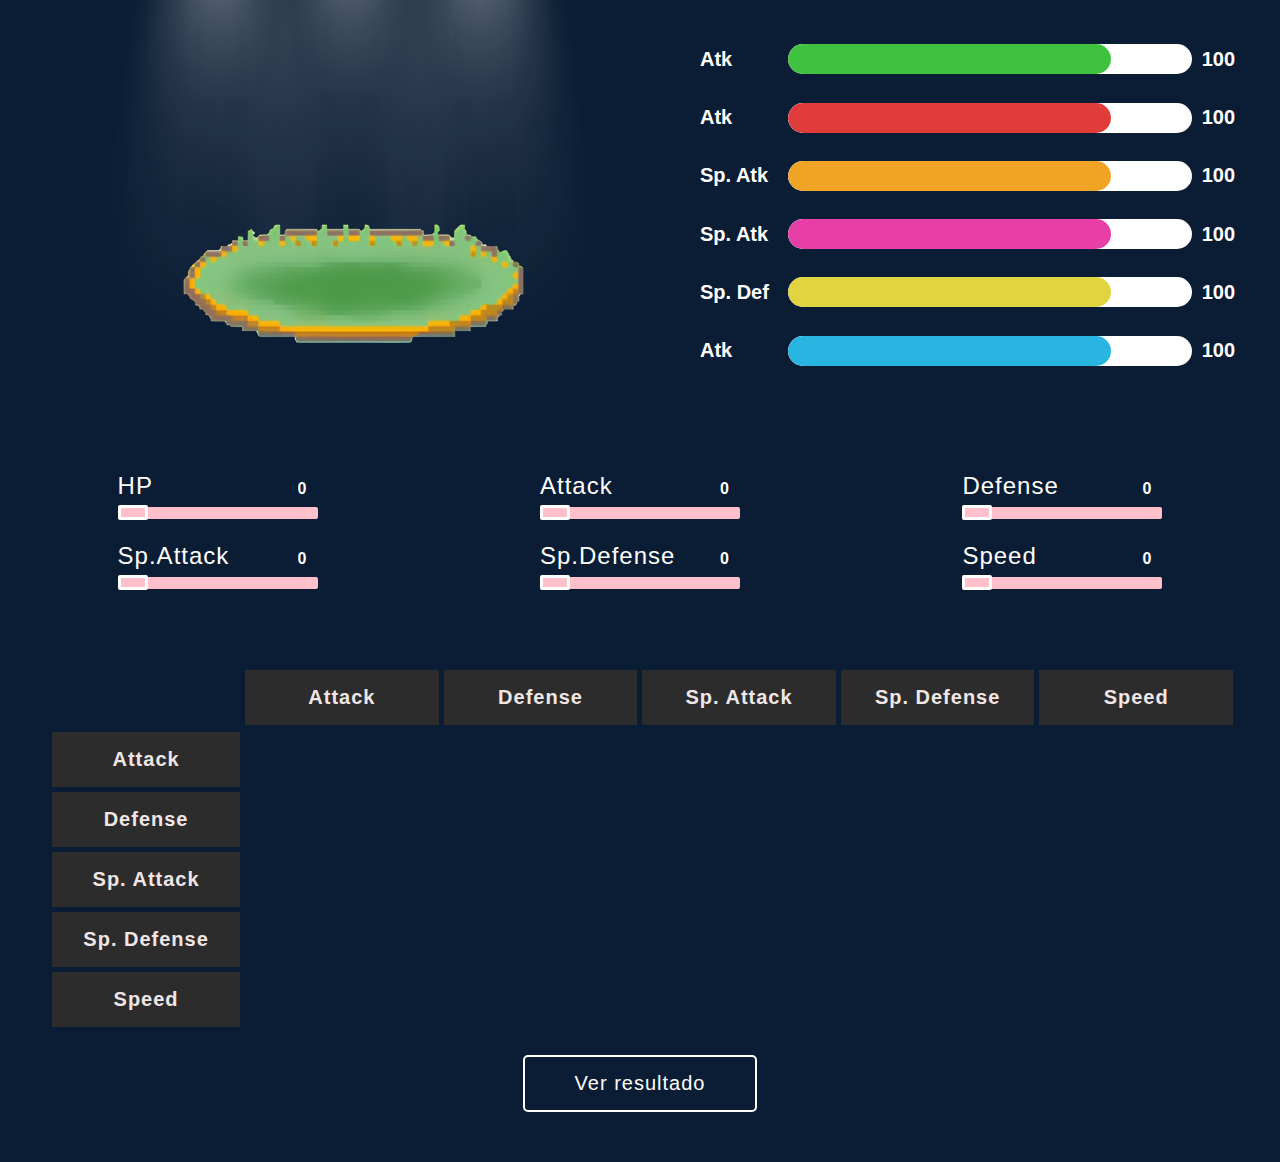
==== commit 99ed3632: "Adicionando CSS da nova versão" ====
--- a/index.html
+++ b/index.html
@@ -18,51 +18,51 @@
         <section id="avaliationSection">
             <div id="pokemonContainer">
                 <div id="baseStats">
-                    <div class="stat hp">
+                    <div class="stat">
                         <span class="stat-name">Atk</span>
                         <div class="outer-bar">
-                            <div class="inner-bar"></div>
-                            <div class="inner-shadow"></div>
+                            <div class="inner-bar hp"></div>
+                            <div class="inner-shadow hp"></div>
                         </div>
                         <span class="stat-value">100</span>
                     </div>
-                    <div class="stat atk">
+                    <div class="stat">
                         <span class="stat-name">Atk</span>
                         <div class="outer-bar">
-                            <div class="inner-bar"></div>
-                            <div class="inner-shadow"></div>
+                            <div class="inner-bar atk"></div>
+                            <div class="inner-shadow atk"></div>
                         </div>
                         <span class="stat-value">100</span>
                     </div>
-                    <div class="stat def">
+                    <div class="stat">
                         <span class="stat-name">Sp. Atk</span>
                         <div class="outer-bar">
-                            <div class="inner-bar"></div>
-                            <div class="inner-shadow"></div>
+                            <div class="inner-bar def"></div>
+                            <div class="inner-shadow def"></div>
                         </div>
                         <span class="stat-value">100</span>
                     </div>
-                    <div class="stat spatk">
+                    <div class="stat">
                         <span class="stat-name">Sp. Atk</span>
                         <div class="outer-bar">
-                            <div class="inner-bar"></div>
-                            <div class="inner-shadow"></div>
+                            <div class="inner-bar spatk"></div>
+                            <div class="inner-shadow spatk"></div>
                         </div>
                         <span class="stat-value">100</span>
                     </div>
-                    <div class="stat spdef">
+                    <div class="stat">
                         <span class="stat-name">Sp. Def</span>
                         <div class="outer-bar">
-                            <div class="inner-bar"></div>
-                            <div class="inner-shadow"></div>
+                            <div class="inner-bar spdef"></div>
+                            <div class="inner-shadow spdef"></div>
                         </div>
                         <span class="stat-value">100</span>
                     </div>
-                    <div class="stat speed">
+                    <div class="stat">
                         <span class="stat-name">Atk</span>
                         <div class="outer-bar">
-                            <div class="inner-bar"></div>
-                            <div class="inner-shadow"></div>
+                            <div class="inner-bar speed"></div>
+                            <div class="inner-shadow speed"></div>
                         </div>
                         <span class="stat-value">100</span>
                     </div>
--- a/public/css/calculator.css
+++ b/public/css/calculator.css
@@ -22,461 +22,4 @@
   border: none;
   outline: none;
   list-style: none;
-}
-
-body {
-  min-height: 100vh;
-  overflow-y: scroll;
-  overflow-x: hidden;
-  background: rgb(10, 29, 52);
-  padding-bottom: 40px;
-}
-
-.hidden {
-  display: none !important;
-}
-
-h2, h1 {
-  font-family: "pokemon-solid";
-  letter-spacing: 5px;
-  color: rgb(240, 230, 230);
-  width: 100%;
-  text-align: center;
-  margin-bottom: 20px;
-  -webkit-user-select: none;
-     -moz-user-select: none;
-          user-select: none;
-}
-
-img {
-  -webkit-user-select: none;
-     -moz-user-select: none;
-          user-select: none;
-}
-
-div#transitionScreen {
-  position: fixed;
-  width: 100vw;
-  height: 200vh;
-  top: 0;
-  left: 100%;
-  background: linear-gradient(90deg, rgb(10, 29, 52) 0%, rgb(16, 57, 108) 50%, rgb(23, 76, 141) 100%);
-  z-index: 1000;
-}
-div#transitionScreen.transition {
-  animation: transitionTrue 1.8s;
-}
-
-main {
-  position: relative;
-  display: flex;
-  align-items: center;
-  flex-flow: column;
-  width: 100%;
-  height: auto;
-  transition: 1s;
-}
-main section#pokemonSection {
-  display: flex;
-  align-items: center;
-  justify-content: center;
-  position: relative;
-  flex-flow: column;
-  width: 100vw;
-  padding: 10px 0 50px;
-}
-main section#pokemonSection h1 {
-  width: 100%;
-  text-align: center;
-  margin: 10px 0;
-}
-main section#pokemonSection div#selectedPokemon {
-  position: fixed;
-  top: 0;
-  left: 100%;
-  width: 100%;
-  height: 100vh;
-  background: url("../img/SelectedPokemonBackground.png");
-  background-size: cover;
-  background-repeat: no-repeat;
-  transition: 0.3s ease;
-}
-main section#pokemonSection div#selectedPokemon div#selectedPokemonBackground {
-  position: absolute;
-  top: 0;
-  left: 100%;
-  width: 100%;
-  height: 100%;
-  background: rgba(0, 0, 0, 0.3);
-  transition: 0.5s ease;
-}
-main section#pokemonSection div#selectedPokemon img#pokemon {
-  position: absolute;
-  right: 150px;
-  bottom: 150px;
-  max-width: 600px;
-  max-height: 600px;
-  min-width: 400px;
-  min-height: 400px;
-}
-main section#pokemonSection div#selectedPokemon h2#selectedPokemonName {
-  font-family: "permanent-marker";
-  position: absolute;
-  right: 150px;
-  bottom: 0;
-  color: white;
-  width: auto;
-  font-size: 90px;
-}
-main section#pokemonSection div#selectedPokemon.active {
-  left: 0;
-}
-main section#pokemonSection div#selectedPokemon.active div#selectedPokemonBackground {
-  left: 0;
-}
-main section#pokemonSection div#selectedPokemon.active menu#selectedPokemonOptions {
-  opacity: 1;
-}
-main section#pokemonSection div#selectedPokemon menu#selectedPokemonOptions {
-  opacity: 0;
-  position: absolute;
-  top: 100%;
-  left: 0;
-  transition: 1s ease;
-  transform: translate(50px, -150px);
-}
-main section#pokemonSection div#selectedPokemon menu#selectedPokemonOptions ul li {
-  margin-bottom: 20px;
-  font-family: "press-start-2p";
-  font-size: 16px;
-  color: white;
-}
-main section#pokemonSection span#spanSelect {
-  position: fixed;
-  top: 90vh;
-  left: 50%;
-  white-space: nowrap;
-  font-family: "press-start-2p";
-  color: white;
-  animation: pisca 1s infinite;
-  transform: translateX(-50%);
-  z-index: 1000;
-}
-main section#resultSection {
-  width: 100%;
-  height: 100vh;
-}
-main section#resultSection div#top {
-  display: flex;
-  gap: 50px;
-  width: 100%;
-  height: 300px;
-  padding: 0 50px;
-}
-main section#resultSection div#top div#pokemonImageContainer {
-  display: flex;
-  align-items: center;
-  justify-content: center;
-  width: 300px;
-  height: 300px;
-  border: 3px solid rgb(127, 127, 127);
-  border-radius: 5px;
-}
-main section#resultSection div#top div#pokemonImageContainer img {
-  min-width: 70%;
-  min-height: 70%;
-  max-width: 90%;
-  max-height: 90%;
-}
-main section#resultSection div#top div#pokemonStatusContainer {
-  display: flex;
-  flex-flow: column;
-  gap: 10px;
-  width: calc(100% - 350px);
-  height: 100%;
-  border: 3px solid rgb(127, 127, 127);
-  border-radius: 5px;
-  padding: 20px;
-}
-main section#resultSection div#top div#pokemonStatusContainer div.stat {
-  display: flex;
-  align-items: center;
-  justify-content: center;
-  height: 50px;
-  width: 100%;
-  color: rgb(240, 230, 230);
-}
-main section#resultSection div#top div#pokemonStatusContainer div.stat span.stat-name {
-  width: 70px;
-  text-align: center;
-  font-weight: 500;
-}
-main section#resultSection div#top div#pokemonStatusContainer div.stat div.out-bar {
-  width: calc(100% - 70px);
-  background: rgba(60, 60, 60, 0.5);
-  height: 30px;
-  border: 3px solid rgb(127, 127, 127);
-  border-radius: 5px;
-  overflow: hidden;
-}
-main section#resultSection div#top div#pokemonStatusContainer div.stat div.out-bar div.inner-bar {
-  min-width: 50px;
-  position: relative;
-  height: 100%;
-  width: 50%;
-  border-radius: 0 5px 5px 0;
-  background: white;
-  transition: 0.5s ease;
-}
-main section#resultSection div#top div#pokemonStatusContainer div.stat div.out-bar div.inner-bar span.stat-value {
-  position: absolute;
-  top: 50%;
-  left: 100%;
-  transform: translate(-30px, -50%);
-  color: rgb(127, 127, 127);
-}
-main section#resultSection div#avaliation {
-  display: flex;
-  flex-flow: row;
-  flex-wrap: wrap;
-  justify-content: center;
-  align-items: flex-start;
-  -moz-column-gap: 50px;
-       column-gap: 50px;
-  width: 100%;
-  padding: 10px 50px;
-}
-main section#resultSection div#avaliation div#pokemonNatureAvaliation {
-  display: flex;
-  align-items: center;
-  justify-content: center;
-  flex-wrap: wrap;
-  gap: 10px;
-  width: 300px;
-  padding: 10px 15px;
-  border-radius: 5px;
-  font-weight: 600;
-  letter-spacing: 1px;
-  text-transform: uppercase;
-  color: white;
-  border: 3px solid rgb(127, 127, 127);
-  background-color: rgb(10, 29, 52);
-  cursor: pointer;
-  transition: 0.2s ease;
-}
-main section#resultSection div#avaliation div#pokemonNatureAvaliation:hover {
-  filter: brightness(0.8);
-}
-main section#resultSection div#avaliation div#pokemonNatureAvaliation h4.nature {
-  width: 100%;
-  text-align: center;
-  font-size: 20px;
-}
-main section#resultSection div#avaliation div#pokemonNatureAvaliation div {
-  display: flex;
-  align-items: center;
-  justify-content: center;
-  width: 100%;
-  height: 40px;
-  font-size: 18px;
-  font-weight: 400;
-  text-align: center;
-}
-main section#resultSection div#avaliation div#pokemonNatureAvaliation span.increase {
-  display: block;
-  color: #90EE90;
-  width: 50%;
-}
-main section#resultSection div#avaliation div#pokemonNatureAvaliation span.decrease {
-  display: block;
-  color: #FF5733;
-  width: 50%;
-}
-main section#resultSection div#avaliation div#pokemonIvAvaliation {
-  display: flex;
-  align-items: center;
-  justify-content: center;
-  padding: 5px;
-  background: rgb(10, 29, 52);
-  width: calc(100% - 350px);
-  border: 3px solid rgb(127, 127, 127);
-  border-radius: 5px;
-}
-main section#resultSection div#avaliation div#pokemonIvAvaliation ul {
-  display: flex;
-  flex-wrap: wrap;
-  align-items: center;
-  justify-content: center;
-  gap: 15px 5px;
-  width: 100%;
-}
-main section#resultSection div#avaliation div#pokemonIvAvaliation ul li {
-  position: relative;
-  display: flex;
-  justify-content: space-between;
-  width: calc(33% - 5px);
-  padding: 5px;
-  border-radius: 2px;
-  font-size: 18px;
-  font-weight: 500;
-  letter-spacing: 2px;
-  color: white;
-  text-transform: uppercase;
-  cursor: context-menu;
-}
-main section#resultSection div#avaliation div#pokemonMovesetAvaliation {
-  display: flex;
-  align-items: center;
-  justify-content: center;
-  width: 100%;
-}
-main section#resultSection div#avaliation div#pokemonMovesetAvaliation ul {
-  display: flex;
-  align-items: center;
-  justify-content: center;
-  -moz-column-gap: 20px;
-       column-gap: 20px;
-  width: 100%;
-}
-main section#resultSection div#avaliation div#pokemonMovesetAvaliation ul li {
-  display: flex;
-  align-items: center;
-  justify-content: center;
-  overflow: hidden;
-  width: 70px;
-  height: 70px;
-  border-radius: 50%;
-  border: 3px solid rgb(127, 127, 127);
-  background: white;
-  cursor: pointer;
-}
-main section#resultSection div#avaliation div#pokemonMovesetAvaliation ul li img {
-  width: 100%;
-  height: 100%;
-}
-main section#resultSection div#resultNote {
-  position: absolute;
-  top: 50%;
-  left: 50%;
-  transform: translate(-50%, -50%);
-  display: flex;
-  flex-flow: column;
-  width: 350px;
-  height: 0px;
-  background: rgb(112, 112, 112);
-  border-radius: 10px;
-  overflow: hidden;
-  transition: 1s;
-  box-shadow: 0px 0px 2px 100vh rgba(0, 0, 0, 0.5);
-}
-main section#resultSection div#resultNote li, main section#resultSection div#resultNote span {
-  font-family: "pokemon-solid";
-  font-size: 20px;
-  color: white;
-}
-main section#resultSection div#resultNote span.final-note {
-  font-size: 24px;
-  letter-spacing: 5px;
-  text-align: center;
-  width: 100%;
-}
-main section#resultSection div#resultNote ul#resultList {
-  display: flex;
-  flex-flow: column;
-  align-items: center;
-}
-main section#resultSection div#resultNote ul#resultList span {
-  display: flex;
-  align-items: center;
-  gap: 20px;
-  height: 100%;
-}
-main section#resultSection div#resultNote ul#resultList li {
-  letter-spacing: 2px;
-  height: 40px;
-}
-main section#resultSection div#resultNote div.note-img-container {
-  display: flex;
-  align-items: center;
-  justify-content: center;
-  flex-flow: column;
-  margin-top: 10px;
-  width: 100%;
-}
-main section#resultSection div#resultNote div.note-img-container img {
-  height: 175px;
-}
-main section#resultSection div#resultNote button.close-btn {
-  position: absolute;
-  top: 10px;
-  right: 20px;
-  font-weight: 700;
-  color: white;
-  font-size: 24px;
-  background: none;
-  cursor: pointer;
-}
-main section#resultSection div#postMarketplace {
-  display: flex;
-  align-items: center;
-  justify-content: center;
-  flex-flow: column;
-  gap: 20px;
-  width: 100%;
-  padding: 10px 0 40px;
-}
-main section#resultSection div#postMarketplace span {
-  font-size: 20px;
-  font-weight: 500;
-  color: rgb(240, 230, 230);
-}
-main section#resultSection div#postMarketplace button {
-  font-size: 16px;
-  font-weight: 600;
-  padding: 10px 30px;
-  border: 3px solid rgb(127, 127, 127);
-  text-transform: uppercase;
-  border-radius: 5px;
-  cursor: pointer;
-  -webkit-user-select: none;
-     -moz-user-select: none;
-          user-select: none;
-}
-
-@keyframes transitionTrue {
-  0% {
-    left: 100%;
-  }
-  100% {
-    left: -120%;
-  }
-}
-@keyframes pisca {
-  0% {
-    opacity: 1;
-  }
-  50% {
-    opacity: 0;
-  }
-  100% {
-    opacity: 1;
-  }
-}
-@keyframes closeResult {
-  0% {
-    height: 400px;
-    opacity: 1;
-  }
-  100% {
-    height: 0px;
-    opacity: 0;
-  }
-}
-@keyframes openResult {
-  0% {
-    height: 0px;
-  }
-  100% {
-    height: 400px;
-  }
 }/*# sourceMappingURL=calculator.css.map */--- a/public/css/avaliation.css
+++ b/public/css/avaliation.css
@@ -14,7 +14,41 @@
   font-family: "permanent-marker";
   src: url("../../fonts/Permanent_Marker/PermanentMarker-Regular.ttf");
 }
-button {
+body {
+  min-height: 100vh;
+  overflow-y: scroll;
+  overflow-x: hidden;
+  background: rgb(10, 29, 52);
+  padding-bottom: 40px;
+}
+body main {
+  position: relative;
+  display: flex;
+  align-items: center;
+  flex-flow: column;
+  width: 100%;
+  height: auto;
+  transition: 1s;
+}
+body main *.hp, body main *#hp {
+  background: #40c241;
+}
+body main *.atk, body main *#atk {
+  background: #df3c3a;
+}
+body main *.def, body main *#def {
+  background: #efa425;
+}
+body main *.spatk, body main *#spatk {
+  background: #e83fa7;
+}
+body main *.spdef, body main *#spdef {
+  background: #e1d441;
+}
+body main *.speed, body main *#speed {
+  background: #29b5e1;
+}
+body main button {
   width: 50px;
   height: 50px;
   border-radius: 5px;
@@ -23,17 +57,17 @@
   transition: 0.3s ease;
   cursor: pointer;
 }
-button i {
+body main button i {
   color: white;
   transition: 0.3s ease;
 }
-button:not(:disabled):hover {
+body main button:not(:disabled):hover {
   background: white;
 }
-button:not(:disabled):hover i {
+body main button:not(:disabled):hover i {
   color: black;
 }
-button#result {
+body main button#result {
   width: auto;
   height: auto;
   padding: 15px 50px;
@@ -43,11 +77,10 @@
   color: white;
   margin: 10px 0;
 }
-button#result:hover {
+body main button#result:hover {
   color: black;
 }
-
-section#avaliationSection {
+body main section#avaliationSection {
   display: flex;
   flex-flow: column;
   align-items: center;
@@ -55,20 +88,20 @@
   width: 100%;
   min-height: 100vh;
 }
-section#avaliationSection div#pokemonContainer {
+body main section#avaliationSection div#pokemonContainer {
   position: relative;
   width: 100%;
   height: 350px;
   margin-bottom: 60px;
 }
-section#avaliationSection div#pokemonContainer div.pokemon {
+body main section#avaliationSection div#pokemonContainer div.pokemon {
   position: absolute;
   left: 50px;
   top: 0;
   width: 600px;
   height: 350px;
 }
-section#avaliationSection div#pokemonContainer div.pokemon span {
+body main section#avaliationSection div#pokemonContainer div.pokemon span {
   position: absolute;
   bottom: -70px;
   left: 50%;
@@ -80,7 +113,7 @@
   font-family: "pokemon-solid";
   white-space: nowrap;
 }
-section#avaliationSection div#pokemonContainer div.pokemon button {
+body main section#avaliationSection div#pokemonContainer div.pokemon button {
   display: flex;
   align-items: center;
   justify-content: center;
@@ -90,32 +123,32 @@
   z-index: 12;
   border: none;
 }
-section#avaliationSection div#pokemonContainer div.pokemon button i {
+body main section#avaliationSection div#pokemonContainer div.pokemon button i {
   font-weight: 900;
   font-size: 30px;
 }
-section#avaliationSection div#pokemonContainer div.pokemon button#next {
+body main section#avaliationSection div#pokemonContainer div.pokemon button#next {
   left: calc(50% + 250px);
 }
-section#avaliationSection div#pokemonContainer div.pokemon button#preview {
+body main section#avaliationSection div#pokemonContainer div.pokemon button#preview {
   left: calc(50% - 250px);
 }
-section#avaliationSection div#pokemonContainer div.pokemon img, section#avaliationSection div#pokemonContainer div.pokemon h2 {
+body main section#avaliationSection div#pokemonContainer div.pokemon img, body main section#avaliationSection div#pokemonContainer div.pokemon h2 {
   position: absolute;
   left: 50%;
   transform: translateX(-50%);
 }
-section#avaliationSection div#pokemonContainer div.pokemon h2 {
+body main section#avaliationSection div#pokemonContainer div.pokemon h2 {
   font-size: 30px;
   color: #AFAFAF;
 }
-section#avaliationSection div#pokemonContainer div.pokemon img.top-light {
+body main section#avaliationSection div#pokemonContainer div.pokemon img.top-light {
   top: 0;
   height: 100%;
   width: 500px;
   animation: turnOnLights 1s;
 }
-section#avaliationSection div#pokemonContainer div.pokemon img.pokemon-img {
+body main section#avaliationSection div#pokemonContainer div.pokemon img.pokemon-img {
   bottom: 60px;
   max-height: 190px;
   min-width: 150px;
@@ -123,12 +156,12 @@
   z-index: 1;
   animation: showPokemon 1s;
 }
-section#avaliationSection div#pokemonContainer div.pokemon img.bg-grass {
+body main section#avaliationSection div#pokemonContainer div.pokemon img.bg-grass {
   width: 350px;
   bottom: 0;
   animation: showPokemon 1s;
 }
-section#avaliationSection div#pokemonContainer div#baseStats {
+body main section#avaliationSection div#pokemonContainer div#baseStats {
   display: flex;
   align-items: center;
   justify-content: center;
@@ -139,7 +172,7 @@
   width: calc(100% - 700px);
   height: 100%;
 }
-section#avaliationSection div#pokemonContainer div#baseStats div.stat {
+body main section#avaliationSection div#pokemonContainer div#baseStats div.stat {
   display: flex;
   align-items: center;
   gap: 10px;
@@ -149,49 +182,13 @@
      -moz-user-select: none;
           user-select: none;
 }
-section#avaliationSection div#pokemonContainer div#baseStats div.stat.hp div.inner-shadow {
-  background: #40c241;
-}
-section#avaliationSection div#pokemonContainer div#baseStats div.stat.hp div.inner-bar {
-  background: #40c241;
-}
-section#avaliationSection div#pokemonContainer div#baseStats div.stat.atk div.inner-shadow {
-  background: #df3c3a;
-}
-section#avaliationSection div#pokemonContainer div#baseStats div.stat.atk div.inner-bar {
-  background: #df3c3a;
-}
-section#avaliationSection div#pokemonContainer div#baseStats div.stat.def div.inner-shadow {
-  background: #efa425;
-}
-section#avaliationSection div#pokemonContainer div#baseStats div.stat.def div.inner-bar {
-  background: #efa425;
-}
-section#avaliationSection div#pokemonContainer div#baseStats div.stat.spatk div.inner-shadow {
-  background: #e83fa7;
-}
-section#avaliationSection div#pokemonContainer div#baseStats div.stat.spatk div.inner-bar {
-  background: #e83fa7;
-}
-section#avaliationSection div#pokemonContainer div#baseStats div.stat.spdef div.inner-shadow {
-  background: #e1d441;
-}
-section#avaliationSection div#pokemonContainer div#baseStats div.stat.spdef div.inner-bar {
-  background: #e1d441;
-}
-section#avaliationSection div#pokemonContainer div#baseStats div.stat.speed div.inner-shadow {
-  background: #29b5e1;
-}
-section#avaliationSection div#pokemonContainer div#baseStats div.stat.speed div.inner-bar {
-  background: #29b5e1;
-}
-section#avaliationSection div#pokemonContainer div#baseStats div.stat span {
+body main section#avaliationSection div#pokemonContainer div#baseStats div.stat span {
   font-size: 20px;
   color: white;
   width: 90px;
   font-weight: 600;
 }
-section#avaliationSection div#pokemonContainer div#baseStats div.stat div.outer-bar {
+body main section#avaliationSection div#pokemonContainer div#baseStats div.stat div.outer-bar {
   position: relative;
   width: 80%;
   height: 30px;
@@ -199,7 +196,7 @@
   background: white;
   overflow: hidden;
 }
-section#avaliationSection div#pokemonContainer div#baseStats div.stat div.outer-bar div.inner-shadow {
+body main section#avaliationSection div#pokemonContainer div#baseStats div.stat div.outer-bar div.inner-shadow {
   position: absolute;
   top: 0;
   left: 0;
@@ -208,13 +205,13 @@
   height: 100%;
   transition: 0.5s ease;
 }
-section#avaliationSection div#pokemonContainer div#baseStats div.stat div.outer-bar div.inner-bar {
+body main section#avaliationSection div#pokemonContainer div#baseStats div.stat div.outer-bar div.inner-bar {
   width: 80%;
   height: 100%;
   border-radius: 25px;
   transition: 0.3s ease;
 }
-section#avaliationSection div#natureListContainer {
+body main section#avaliationSection div#natureListContainer {
   display: grid;
   grid-template-columns: 16% 84%;
   grid-template-rows: 16% 84%;
@@ -225,14 +222,14 @@
   height: 395px;
   transition: 1s ease;
 }
-section#avaliationSection div#natureListContainer ul.list-header,
-section#avaliationSection div#natureListContainer ul.list-aside {
+body main section#avaliationSection div#natureListContainer ul.list-header,
+body main section#avaliationSection div#natureListContainer ul.list-aside {
   grid-area: header;
   display: flex;
   gap: 5px;
 }
-section#avaliationSection div#natureListContainer ul.list-header li,
-section#avaliationSection div#natureListContainer ul.list-aside li {
+body main section#avaliationSection div#natureListContainer ul.list-header li,
+body main section#avaliationSection div#natureListContainer ul.list-aside li {
   display: flex;
   align-items: center;
   justify-content: center;
@@ -247,23 +244,23 @@
   letter-spacing: 1px;
   text-transform: capitalize;
 }
-section#avaliationSection div#natureListContainer ul.list-header li i,
-section#avaliationSection div#natureListContainer ul.list-aside li i {
+body main section#avaliationSection div#natureListContainer ul.list-header li i,
+body main section#avaliationSection div#natureListContainer ul.list-aside li i {
   position: absolute;
   top: 50%;
   left: 10px;
   transform: translateY(-50%);
   color: rgb(240, 230, 230);
 }
-section#avaliationSection div#natureListContainer menu.nature-list {
+body main section#avaliationSection div#natureListContainer menu.nature-list {
   grid-area: list;
 }
-section#avaliationSection div#natureListContainer menu.nature-list ul {
+body main section#avaliationSection div#natureListContainer menu.nature-list ul {
   display: flex;
   flex-wrap: wrap;
   gap: 5px;
 }
-section#avaliationSection div#natureListContainer menu.nature-list ul li {
+body main section#avaliationSection div#natureListContainer menu.nature-list ul li {
   display: flex;
   align-items: center;
   justify-content: center;
@@ -278,38 +275,38 @@
   letter-spacing: 1px;
   transition: 0.5s ease;
 }
-section#avaliationSection div#natureListContainer menu.nature-list ul li:hover {
+body main section#avaliationSection div#natureListContainer menu.nature-list ul li:hover {
   filter: brightness(0.8);
 }
-section#avaliationSection div#natureListContainer menu.nature-list ul li.atk {
+body main section#avaliationSection div#natureListContainer menu.nature-list ul li.atk {
   background: #df3c3a;
 }
-section#avaliationSection div#natureListContainer menu.nature-list ul li.def {
+body main section#avaliationSection div#natureListContainer menu.nature-list ul li.def {
   background: #efa425;
 }
-section#avaliationSection div#natureListContainer menu.nature-list ul li.spatk {
+body main section#avaliationSection div#natureListContainer menu.nature-list ul li.spatk {
   background: #e83fa7;
 }
-section#avaliationSection div#natureListContainer menu.nature-list ul li.spdef {
+body main section#avaliationSection div#natureListContainer menu.nature-list ul li.spdef {
   background: #e1d441;
 }
-section#avaliationSection div#natureListContainer menu.nature-list ul li.speed {
+body main section#avaliationSection div#natureListContainer menu.nature-list ul li.speed {
   background: #29b5e1;
 }
-section#avaliationSection div#natureListContainer menu.nature-list ul li.no-selected {
+body main section#avaliationSection div#natureListContainer menu.nature-list ul li.no-selected {
   filter: brightness(0.5) !important;
 }
-section#avaliationSection div#natureListContainer menu.nature-list ul li.selected {
+body main section#avaliationSection div#natureListContainer menu.nature-list ul li.selected {
   filter: brightness(1) !important;
 }
-section#avaliationSection div#natureListContainer ul.list-aside {
+body main section#avaliationSection div#natureListContainer ul.list-aside {
   grid-area: aside;
   flex-flow: column;
 }
-section#avaliationSection div#natureListContainer ul.list-aside li {
-  width: 100%;
-}
-section#avaliationSection div#ivInputContainer {
+body main section#avaliationSection div#natureListContainer ul.list-aside li {
+  width: 100%;
+}
+body main section#avaliationSection div#ivInputContainer {
   display: flex;
   align-items: center;
   justify-content: center;
@@ -318,7 +315,7 @@
   width: 100vw;
   height: 200px;
 }
-section#avaliationSection div#ivInputContainer div.inputContainer {
+body main section#avaliationSection div#ivInputContainer div.inputContainer {
   display: flex;
   align-items: center;
   justify-content: center;
@@ -326,7 +323,7 @@
   width: 33%;
   height: 70px;
 }
-section#avaliationSection div#ivInputContainer div.inputContainer div {
+body main section#avaliationSection div#ivInputContainer div.inputContainer div {
   display: flex;
   justify-content: space-between;
   width: 200px;
@@ -336,20 +333,20 @@
      -moz-user-select: none;
           user-select: none;
 }
-section#avaliationSection div#ivInputContainer div.inputContainer label {
+body main section#avaliationSection div#ivInputContainer div.inputContainer label {
   font-size: 24px;
   white-space: nowrap;
   font-weight: 500;
   letter-spacing: 1px;
 }
-section#avaliationSection div#ivInputContainer div.inputContainer input[type=text] {
+body main section#avaliationSection div#ivInputContainer div.inputContainer input[type=text] {
   width: 20px;
   background: none;
   font-size: 16px;
   font-weight: 600;
   color: white;
 }
-section#avaliationSection div#ivInputContainer div.inputContainer input[type=range] {
+body main section#avaliationSection div#ivInputContainer div.inputContainer input[type=range] {
   -webkit-appearance: none;
      -moz-appearance: none;
           appearance: none;
@@ -358,25 +355,7 @@
   background: pink;
   border-radius: 2px;
 }
-section#avaliationSection div#ivInputContainer div.inputContainer input[type=range]#hp {
-  background: #40c241;
-}
-section#avaliationSection div#ivInputContainer div.inputContainer input[type=range]#attack {
-  background: #df3c3a;
-}
-section#avaliationSection div#ivInputContainer div.inputContainer input[type=range]#defense {
-  background: #efa425;
-}
-section#avaliationSection div#ivInputContainer div.inputContainer input[type=range]#spatk {
-  background: #e83fa7;
-}
-section#avaliationSection div#ivInputContainer div.inputContainer input[type=range]#spdef {
-  background: #e1d441;
-}
-section#avaliationSection div#ivInputContainer div.inputContainer input[type=range]#speed {
-  background: #29b5e1;
-}
-section#avaliationSection div#ivInputContainer div.inputContainer input[type=range]::-webkit-slider-thumb {
+body main section#avaliationSection div#ivInputContainer div.inputContainer input[type=range]::-webkit-slider-thumb {
   -webkit-appearance: none;
   appearance: none;
   width: 30px;
@@ -385,15 +364,14 @@
   border-radius: 2px;
   cursor: pointer;
 }
-section#avaliationSection div#ivInputContainer div.inputContainer input[type=range]::-moz-range-thumb {
+body main section#avaliationSection div#ivInputContainer div.inputContainer input[type=range]::-moz-range-thumb {
   width: 20px;
   height: 20px;
   background: #4CAF50;
   border-radius: 50%;
   cursor: pointer;
 }
-
-div#pokemonListContainer {
+body main div#pokemonListContainer {
   display: flex;
   align-items: center;
   justify-content: center;
@@ -404,7 +382,7 @@
   z-index: 100;
   background: rgba(0, 0, 0, 0.5);
 }
-div#pokemonListContainer ul#pokemonList {
+body main div#pokemonListContainer ul#pokemonList {
   width: 90%;
   display: grid;
   grid-template-columns: repeat(auto-fit, minmax(100px, auto));
@@ -417,16 +395,16 @@
   overflow: hidden;
   transition: 0.5s ease;
 }
-div#pokemonListContainer ul#pokemonList::-webkit-scrollbar {
+body main div#pokemonListContainer ul#pokemonList::-webkit-scrollbar {
   width: 0;
   display: none;
 }
-div#pokemonListContainer ul#pokemonList.open {
+body main div#pokemonListContainer ul#pokemonList.open {
   overflow: auto;
   height: 100vh;
   padding: 0 20px 20px;
 }
-div#pokemonListContainer ul#pokemonList li {
+body main div#pokemonListContainer ul#pokemonList li {
   display: flex;
   align-items: center;
   justify-content: center;
@@ -436,13 +414,13 @@
   border: 3px solid black;
   cursor: pointer;
 }
-div#pokemonListContainer ul#pokemonList li img {
+body main div#pokemonListContainer ul#pokemonList li img {
   max-width: 85px;
   max-height: 85px;
   width: 100%;
   height: 100%;
 }
-div#pokemonListContainer ul#pokemonList li:hover, div#pokemonListContainer ul#pokemonList li.selected {
+body main div#pokemonListContainer ul#pokemonList li:hover, body main div#pokemonListContainer ul#pokemonList li.selected {
   border: 3px solid white !important;
 }
 
@@ -465,4 +443,22 @@
     left: 50%;
     opacity: 1;
   }
+}
+@keyframes closeResult {
+  0% {
+    height: 400px;
+    opacity: 1;
+  }
+  100% {
+    height: 0px;
+    opacity: 0;
+  }
+}
+@keyframes openResult {
+  0% {
+    height: 0px;
+  }
+  100% {
+    height: 400px;
+  }
 }/*# sourceMappingURL=avaliation.css.map */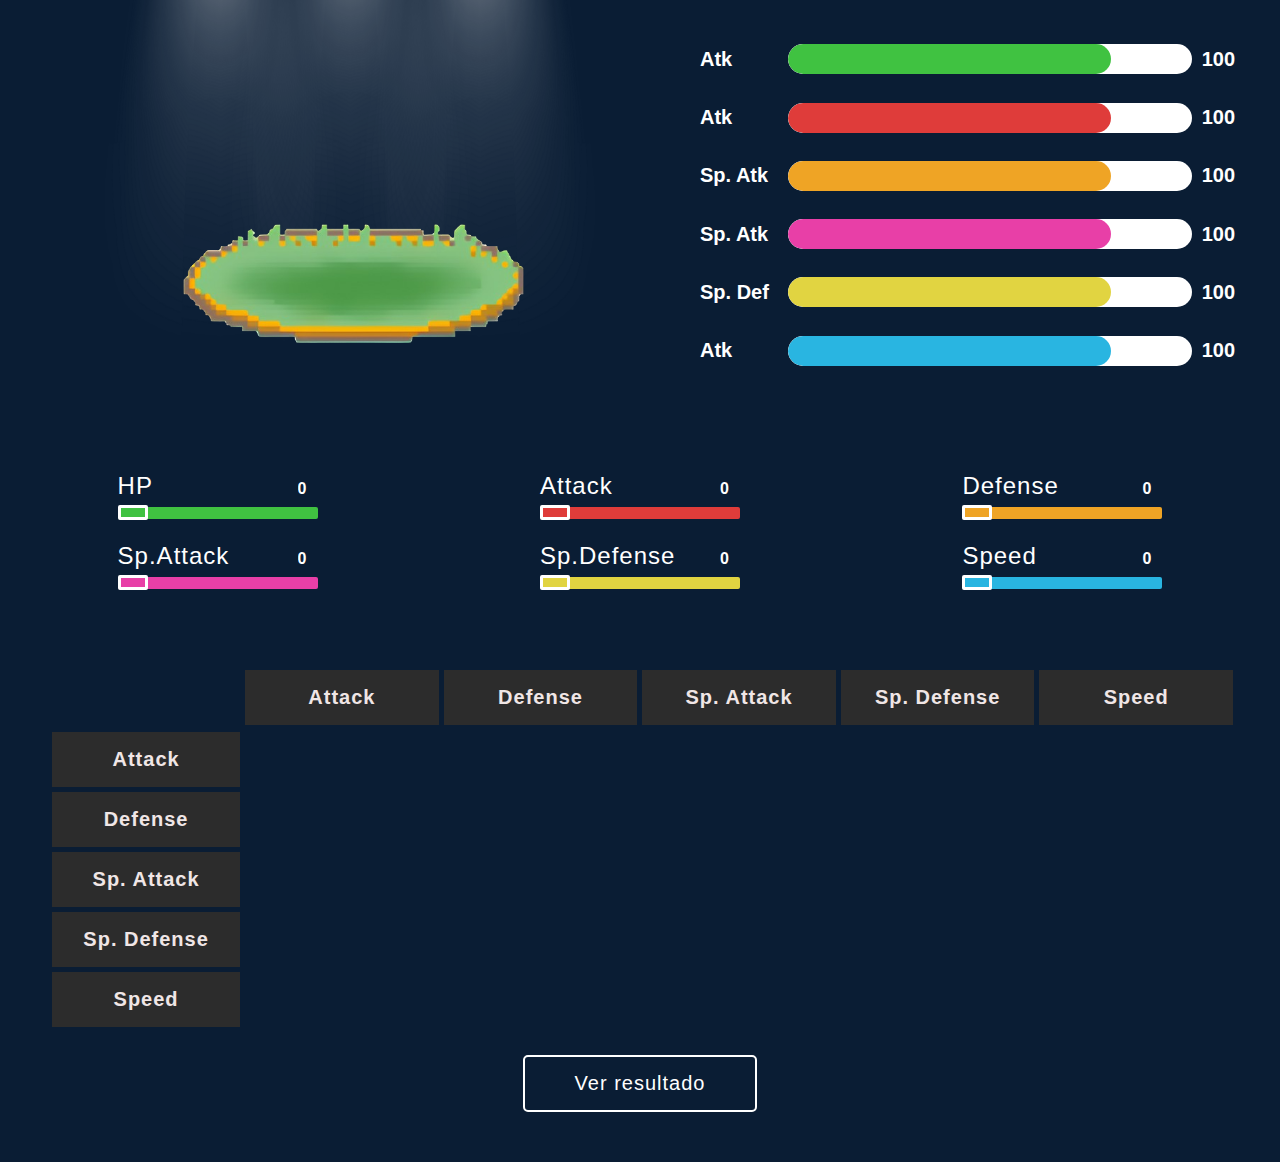
==== commit 1bc70875: "atualizando CSS e HTML nova versão" ====
--- a/index.html
+++ b/index.html
@@ -86,17 +86,17 @@
                 </div>
                 <div class="inputContainer">
                     <div>
-                        <label for="attack">Attack</label>
+                        <label for="atk">Attack</label>
                         <input type="text" value="0">
                     </div>
-                    <input type="range" name="atk" id="attack" value="0" min="0" max="31">
+                    <input type="range" name="atk" id="atk" value="0" min="0" max="31">
                 </div>
                 <div class="inputContainer">
                     <div>
-                        <label for="defense">Defense</label>
+                        <label for="def">Defense</label>
                         <input type="text" value="0">
                     </div>
-                    <input type="range" name="defense" id="defense" value="0" min="0" max="31">
+                    <input type="range" name="def" id="def" value="0" min="0" max="31">
                 </div>
                 <div class="inputContainer">
                     <div>
--- a/public/css/calculator.css
+++ b/public/css/calculator.css
@@ -22,4 +22,461 @@
   border: none;
   outline: none;
   list-style: none;
+}
+
+body {
+  min-height: 100vh;
+  overflow-y: scroll;
+  overflow-x: hidden;
+  background: rgb(10, 29, 52);
+  padding-bottom: 40px;
+}
+
+.hidden {
+  display: none !important;
+}
+
+h2, h1 {
+  font-family: "pokemon-solid";
+  letter-spacing: 5px;
+  color: rgb(240, 230, 230);
+  width: 100%;
+  text-align: center;
+  margin-bottom: 20px;
+  -webkit-user-select: none;
+     -moz-user-select: none;
+          user-select: none;
+}
+
+img {
+  -webkit-user-select: none;
+     -moz-user-select: none;
+          user-select: none;
+}
+
+div#transitionScreen {
+  position: fixed;
+  width: 100vw;
+  height: 200vh;
+  top: 0;
+  left: 100%;
+  background: linear-gradient(90deg, rgb(10, 29, 52) 0%, rgb(16, 57, 108) 50%, rgb(23, 76, 141) 100%);
+  z-index: 1000;
+}
+div#transitionScreen.transition {
+  animation: transitionTrue 1.8s;
+}
+
+main {
+  position: relative;
+  display: flex;
+  align-items: center;
+  flex-flow: column;
+  width: 100%;
+  height: auto;
+  transition: 1s;
+}
+main section#pokemonSection {
+  display: flex;
+  align-items: center;
+  justify-content: center;
+  position: relative;
+  flex-flow: column;
+  width: 100vw;
+  padding: 10px 0 50px;
+}
+main section#pokemonSection h1 {
+  width: 100%;
+  text-align: center;
+  margin: 10px 0;
+}
+main section#pokemonSection div#selectedPokemon {
+  position: fixed;
+  top: 0;
+  left: 100%;
+  width: 100%;
+  height: 100vh;
+  background: url("../img/SelectedPokemonBackground.png");
+  background-size: cover;
+  background-repeat: no-repeat;
+  transition: 0.3s ease;
+}
+main section#pokemonSection div#selectedPokemon div#selectedPokemonBackground {
+  position: absolute;
+  top: 0;
+  left: 100%;
+  width: 100%;
+  height: 100%;
+  background: rgba(0, 0, 0, 0.3);
+  transition: 0.5s ease;
+}
+main section#pokemonSection div#selectedPokemon img#pokemon {
+  position: absolute;
+  right: 150px;
+  bottom: 150px;
+  max-width: 600px;
+  max-height: 600px;
+  min-width: 400px;
+  min-height: 400px;
+}
+main section#pokemonSection div#selectedPokemon h2#selectedPokemonName {
+  font-family: "permanent-marker";
+  position: absolute;
+  right: 150px;
+  bottom: 0;
+  color: white;
+  width: auto;
+  font-size: 90px;
+}
+main section#pokemonSection div#selectedPokemon.active {
+  left: 0;
+}
+main section#pokemonSection div#selectedPokemon.active div#selectedPokemonBackground {
+  left: 0;
+}
+main section#pokemonSection div#selectedPokemon.active menu#selectedPokemonOptions {
+  opacity: 1;
+}
+main section#pokemonSection div#selectedPokemon menu#selectedPokemonOptions {
+  opacity: 0;
+  position: absolute;
+  top: 100%;
+  left: 0;
+  transition: 1s ease;
+  transform: translate(50px, -150px);
+}
+main section#pokemonSection div#selectedPokemon menu#selectedPokemonOptions ul li {
+  margin-bottom: 20px;
+  font-family: "press-start-2p";
+  font-size: 16px;
+  color: white;
+}
+main section#pokemonSection span#spanSelect {
+  position: fixed;
+  top: 90vh;
+  left: 50%;
+  white-space: nowrap;
+  font-family: "press-start-2p";
+  color: white;
+  animation: pisca 1s infinite;
+  transform: translateX(-50%);
+  z-index: 1000;
+}
+main section#resultSection {
+  width: 100%;
+  height: 100vh;
+}
+main section#resultSection div#top {
+  display: flex;
+  gap: 50px;
+  width: 100%;
+  height: 300px;
+  padding: 0 50px;
+}
+main section#resultSection div#top div#pokemonImageContainer {
+  display: flex;
+  align-items: center;
+  justify-content: center;
+  width: 300px;
+  height: 300px;
+  border: 3px solid rgb(127, 127, 127);
+  border-radius: 5px;
+}
+main section#resultSection div#top div#pokemonImageContainer img {
+  min-width: 70%;
+  min-height: 70%;
+  max-width: 90%;
+  max-height: 90%;
+}
+main section#resultSection div#top div#pokemonStatusContainer {
+  display: flex;
+  flex-flow: column;
+  gap: 10px;
+  width: calc(100% - 350px);
+  height: 100%;
+  border: 3px solid rgb(127, 127, 127);
+  border-radius: 5px;
+  padding: 20px;
+}
+main section#resultSection div#top div#pokemonStatusContainer div.stat {
+  display: flex;
+  align-items: center;
+  justify-content: center;
+  height: 50px;
+  width: 100%;
+  color: rgb(240, 230, 230);
+}
+main section#resultSection div#top div#pokemonStatusContainer div.stat span.stat-name {
+  width: 70px;
+  text-align: center;
+  font-weight: 500;
+}
+main section#resultSection div#top div#pokemonStatusContainer div.stat div.out-bar {
+  width: calc(100% - 70px);
+  background: rgba(60, 60, 60, 0.5);
+  height: 30px;
+  border: 3px solid rgb(127, 127, 127);
+  border-radius: 5px;
+  overflow: hidden;
+}
+main section#resultSection div#top div#pokemonStatusContainer div.stat div.out-bar div.inner-bar {
+  min-width: 50px;
+  position: relative;
+  height: 100%;
+  width: 50%;
+  border-radius: 0 5px 5px 0;
+  background: white;
+  transition: 0.5s ease;
+}
+main section#resultSection div#top div#pokemonStatusContainer div.stat div.out-bar div.inner-bar span.stat-value {
+  position: absolute;
+  top: 50%;
+  left: 100%;
+  transform: translate(-30px, -50%);
+  color: rgb(127, 127, 127);
+}
+main section#resultSection div#avaliation {
+  display: flex;
+  flex-flow: row;
+  flex-wrap: wrap;
+  justify-content: center;
+  align-items: flex-start;
+  -moz-column-gap: 50px;
+       column-gap: 50px;
+  width: 100%;
+  padding: 10px 50px;
+}
+main section#resultSection div#avaliation div#pokemonNatureAvaliation {
+  display: flex;
+  align-items: center;
+  justify-content: center;
+  flex-wrap: wrap;
+  gap: 10px;
+  width: 300px;
+  padding: 10px 15px;
+  border-radius: 5px;
+  font-weight: 600;
+  letter-spacing: 1px;
+  text-transform: uppercase;
+  color: white;
+  border: 3px solid rgb(127, 127, 127);
+  background-color: rgb(10, 29, 52);
+  cursor: pointer;
+  transition: 0.2s ease;
+}
+main section#resultSection div#avaliation div#pokemonNatureAvaliation:hover {
+  filter: brightness(0.8);
+}
+main section#resultSection div#avaliation div#pokemonNatureAvaliation h4.nature {
+  width: 100%;
+  text-align: center;
+  font-size: 20px;
+}
+main section#resultSection div#avaliation div#pokemonNatureAvaliation div {
+  display: flex;
+  align-items: center;
+  justify-content: center;
+  width: 100%;
+  height: 40px;
+  font-size: 18px;
+  font-weight: 400;
+  text-align: center;
+}
+main section#resultSection div#avaliation div#pokemonNatureAvaliation span.increase {
+  display: block;
+  color: #90EE90;
+  width: 50%;
+}
+main section#resultSection div#avaliation div#pokemonNatureAvaliation span.decrease {
+  display: block;
+  color: #FF5733;
+  width: 50%;
+}
+main section#resultSection div#avaliation div#pokemonIvAvaliation {
+  display: flex;
+  align-items: center;
+  justify-content: center;
+  padding: 5px;
+  background: rgb(10, 29, 52);
+  width: calc(100% - 350px);
+  border: 3px solid rgb(127, 127, 127);
+  border-radius: 5px;
+}
+main section#resultSection div#avaliation div#pokemonIvAvaliation ul {
+  display: flex;
+  flex-wrap: wrap;
+  align-items: center;
+  justify-content: center;
+  gap: 15px 5px;
+  width: 100%;
+}
+main section#resultSection div#avaliation div#pokemonIvAvaliation ul li {
+  position: relative;
+  display: flex;
+  justify-content: space-between;
+  width: calc(33% - 5px);
+  padding: 5px;
+  border-radius: 2px;
+  font-size: 18px;
+  font-weight: 500;
+  letter-spacing: 2px;
+  color: white;
+  text-transform: uppercase;
+  cursor: context-menu;
+}
+main section#resultSection div#avaliation div#pokemonMovesetAvaliation {
+  display: flex;
+  align-items: center;
+  justify-content: center;
+  width: 100%;
+}
+main section#resultSection div#avaliation div#pokemonMovesetAvaliation ul {
+  display: flex;
+  align-items: center;
+  justify-content: center;
+  -moz-column-gap: 20px;
+       column-gap: 20px;
+  width: 100%;
+}
+main section#resultSection div#avaliation div#pokemonMovesetAvaliation ul li {
+  display: flex;
+  align-items: center;
+  justify-content: center;
+  overflow: hidden;
+  width: 70px;
+  height: 70px;
+  border-radius: 50%;
+  border: 3px solid rgb(127, 127, 127);
+  background: white;
+  cursor: pointer;
+}
+main section#resultSection div#avaliation div#pokemonMovesetAvaliation ul li img {
+  width: 100%;
+  height: 100%;
+}
+main section#resultSection div#resultNote {
+  position: absolute;
+  top: 50%;
+  left: 50%;
+  transform: translate(-50%, -50%);
+  display: flex;
+  flex-flow: column;
+  width: 350px;
+  height: 0px;
+  background: rgb(112, 112, 112);
+  border-radius: 10px;
+  overflow: hidden;
+  transition: 1s;
+  box-shadow: 0px 0px 2px 100vh rgba(0, 0, 0, 0.5);
+}
+main section#resultSection div#resultNote li, main section#resultSection div#resultNote span {
+  font-family: "pokemon-solid";
+  font-size: 20px;
+  color: white;
+}
+main section#resultSection div#resultNote span.final-note {
+  font-size: 24px;
+  letter-spacing: 5px;
+  text-align: center;
+  width: 100%;
+}
+main section#resultSection div#resultNote ul#resultList {
+  display: flex;
+  flex-flow: column;
+  align-items: center;
+}
+main section#resultSection div#resultNote ul#resultList span {
+  display: flex;
+  align-items: center;
+  gap: 20px;
+  height: 100%;
+}
+main section#resultSection div#resultNote ul#resultList li {
+  letter-spacing: 2px;
+  height: 40px;
+}
+main section#resultSection div#resultNote div.note-img-container {
+  display: flex;
+  align-items: center;
+  justify-content: center;
+  flex-flow: column;
+  margin-top: 10px;
+  width: 100%;
+}
+main section#resultSection div#resultNote div.note-img-container img {
+  height: 175px;
+}
+main section#resultSection div#resultNote button.close-btn {
+  position: absolute;
+  top: 10px;
+  right: 20px;
+  font-weight: 700;
+  color: white;
+  font-size: 24px;
+  background: none;
+  cursor: pointer;
+}
+main section#resultSection div#postMarketplace {
+  display: flex;
+  align-items: center;
+  justify-content: center;
+  flex-flow: column;
+  gap: 20px;
+  width: 100%;
+  padding: 10px 0 40px;
+}
+main section#resultSection div#postMarketplace span {
+  font-size: 20px;
+  font-weight: 500;
+  color: rgb(240, 230, 230);
+}
+main section#resultSection div#postMarketplace button {
+  font-size: 16px;
+  font-weight: 600;
+  padding: 10px 30px;
+  border: 3px solid rgb(127, 127, 127);
+  text-transform: uppercase;
+  border-radius: 5px;
+  cursor: pointer;
+  -webkit-user-select: none;
+     -moz-user-select: none;
+          user-select: none;
+}
+
+@keyframes transitionTrue {
+  0% {
+    left: 100%;
+  }
+  100% {
+    left: -120%;
+  }
+}
+@keyframes pisca {
+  0% {
+    opacity: 1;
+  }
+  50% {
+    opacity: 0;
+  }
+  100% {
+    opacity: 1;
+  }
+}
+@keyframes closeResult {
+  0% {
+    height: 400px;
+    opacity: 1;
+  }
+  100% {
+    height: 0px;
+    opacity: 0;
+  }
+}
+@keyframes openResult {
+  0% {
+    height: 0px;
+  }
+  100% {
+    height: 400px;
+  }
 }/*# sourceMappingURL=calculator.css.map */--- a/public/css/avaliation.css
+++ b/public/css/avaliation.css
@@ -30,22 +30,22 @@
   height: auto;
   transition: 1s;
 }
-body main *.hp, body main *#hp {
+body main .hp, body main #hp {
   background: #40c241;
 }
-body main *.atk, body main *#atk {
+body main .atk, body main #atk {
   background: #df3c3a;
 }
-body main *.def, body main *#def {
+body main .def, body main #def {
   background: #efa425;
 }
-body main *.spatk, body main *#spatk {
+body main .spatk, body main #spatk {
   background: #e83fa7;
 }
-body main *.spdef, body main *#spdef {
+body main .spdef, body main #spdef {
   background: #e1d441;
 }
-body main *.speed, body main *#speed {
+body main .speed, body main #speed {
   background: #29b5e1;
 }
 body main button {
@@ -352,7 +352,6 @@
           appearance: none;
   width: 200px;
   height: 12px;
-  background: pink;
   border-radius: 2px;
 }
 body main section#avaliationSection div#ivInputContainer div.inputContainer input[type=range]::-webkit-slider-thumb {
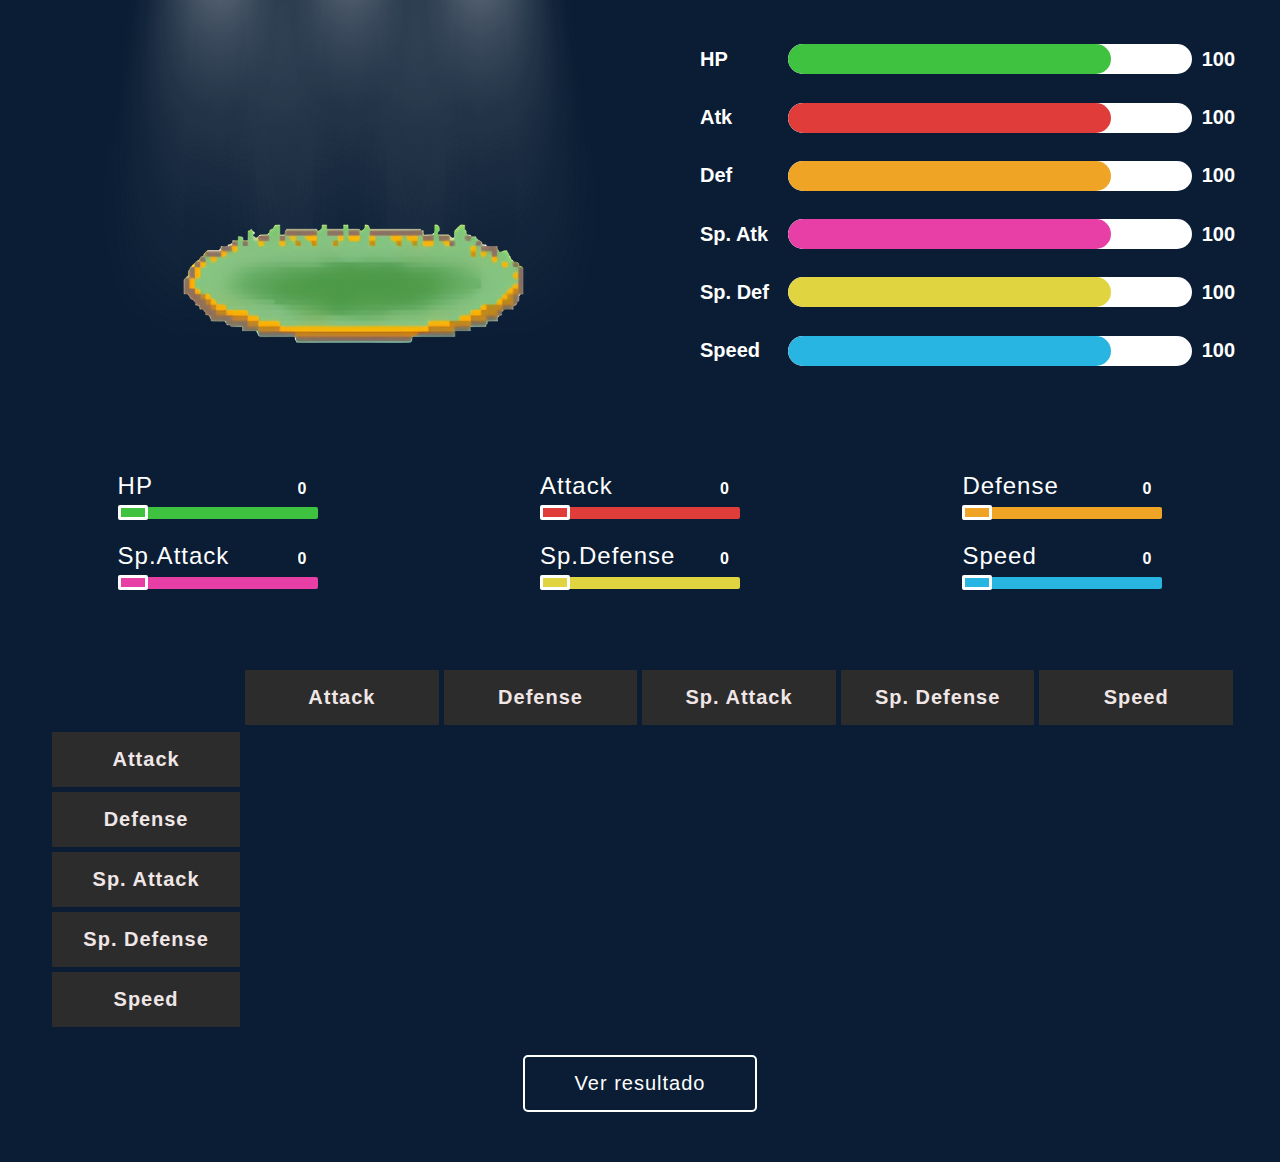
==== commit 8bd415bd: "-" ====
--- a/index.html
+++ b/index.html
@@ -19,7 +19,7 @@
             <div id="pokemonContainer">
                 <div id="baseStats">
                     <div class="stat">
-                        <span class="stat-name">Atk</span>
+                        <span class="stat-name">HP</span>
                         <div class="outer-bar">
                             <div class="inner-bar hp"></div>
                             <div class="inner-shadow hp"></div>
@@ -35,7 +35,7 @@
                         <span class="stat-value">100</span>
                     </div>
                     <div class="stat">
-                        <span class="stat-name">Sp. Atk</span>
+                        <span class="stat-name">Def</span>
                         <div class="outer-bar">
                             <div class="inner-bar def"></div>
                             <div class="inner-shadow def"></div>
@@ -59,7 +59,7 @@
                         <span class="stat-value">100</span>
                     </div>
                     <div class="stat">
-                        <span class="stat-name">Atk</span>
+                        <span class="stat-name">Speed</span>
                         <div class="outer-bar">
                             <div class="inner-bar speed"></div>
                             <div class="inner-shadow speed"></div>
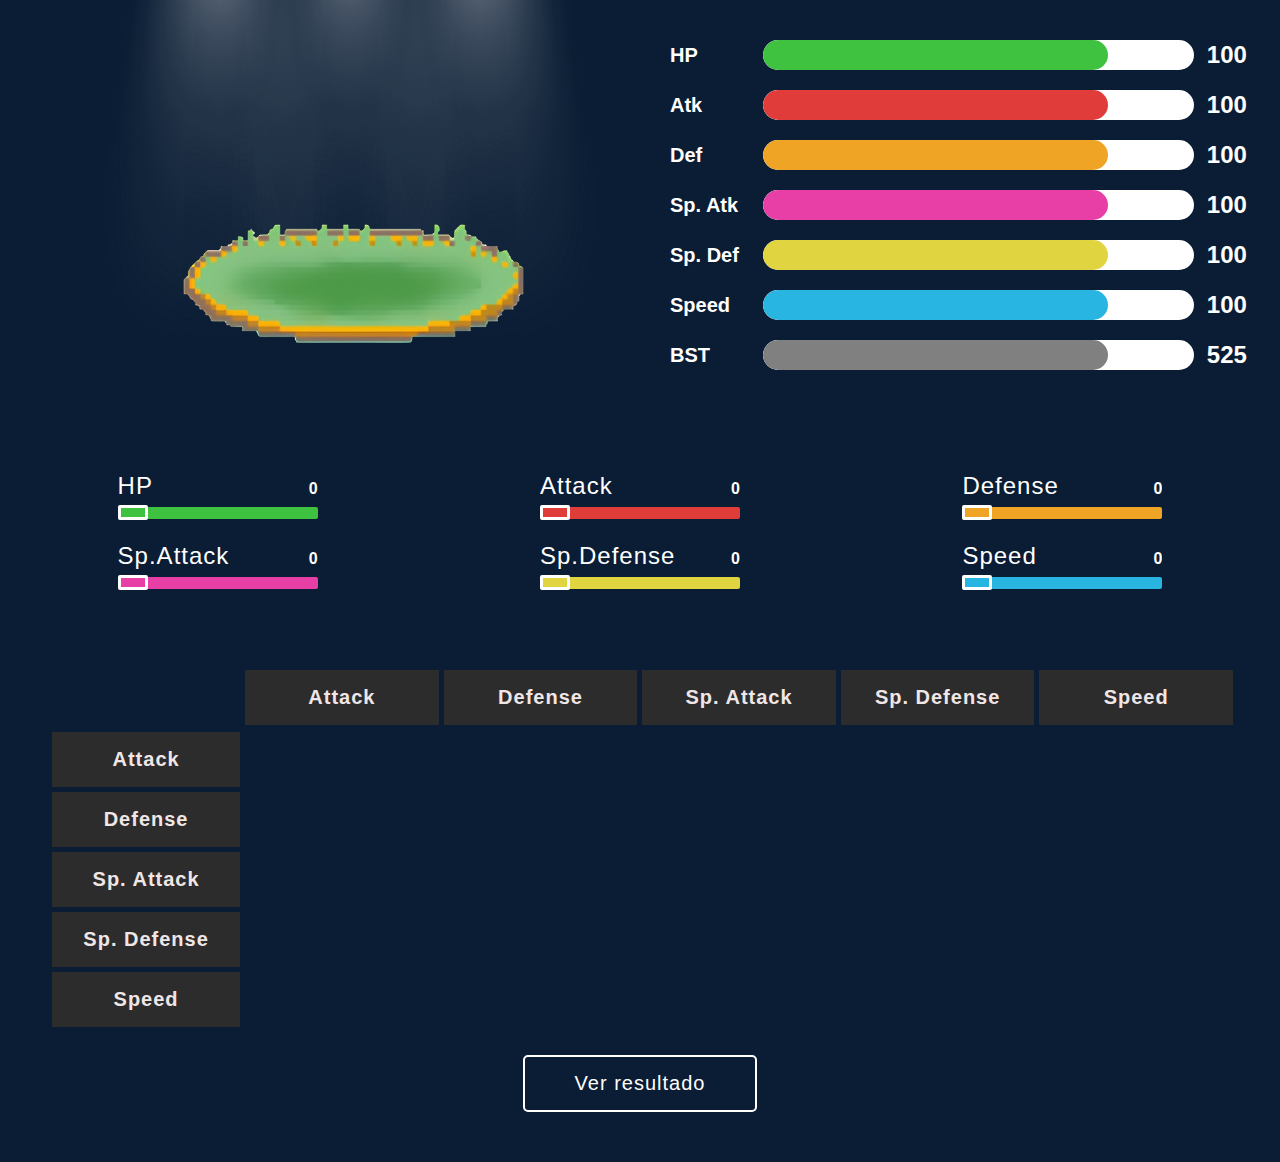
==== commit 9d4e6922: "Versão 2.1 Adicionada animação nos buttons de mudar Pokémon" ====
--- a/index.html
+++ b/index.html
@@ -66,12 +66,22 @@
                         </div>
                         <span class="stat-value">100</span>
                     </div>
+                    <div id="baseStatTotal" class="stat">
+                        <span class="stat-name">BST</span>
+                        <div class="outer-bar">
+                            <div class="inner-bar bst"></div>
+                            <div class="inner-shadow bst"></div>
+                        </div>
+                        <span class="stat-value">525</span>
+                    </div>
                 </div>
                 <div class="pokemon">
                     <button id="preview"><i class="fa-solid fa-chevron-left"></i></button>
                     <button id="next"><i class="fa-solid fa-chevron-right"></i></button>
                     <img class="top-light" src="public/img/top_light_avaliation.png" alt="">
-                    <img class="pokemon-img" src="" alt="">
+                    <div id="pokemonImagesContainer">
+                        <img class="pokemon-img" src="" alt="">
+                    </div>
                     <img class="bg-grass" src="public/img/background_grass_avaliation.png" alt="">
                     <span class="pokemon-name"></span>
                 </div>
--- a/public/css/calculator.css
+++ b/public/css/calculator.css
@@ -22,461 +22,4 @@
   border: none;
   outline: none;
   list-style: none;
-}
-
-body {
-  min-height: 100vh;
-  overflow-y: scroll;
-  overflow-x: hidden;
-  background: rgb(10, 29, 52);
-  padding-bottom: 40px;
-}
-
-.hidden {
-  display: none !important;
-}
-
-h2, h1 {
-  font-family: "pokemon-solid";
-  letter-spacing: 5px;
-  color: rgb(240, 230, 230);
-  width: 100%;
-  text-align: center;
-  margin-bottom: 20px;
-  -webkit-user-select: none;
-     -moz-user-select: none;
-          user-select: none;
-}
-
-img {
-  -webkit-user-select: none;
-     -moz-user-select: none;
-          user-select: none;
-}
-
-div#transitionScreen {
-  position: fixed;
-  width: 100vw;
-  height: 200vh;
-  top: 0;
-  left: 100%;
-  background: linear-gradient(90deg, rgb(10, 29, 52) 0%, rgb(16, 57, 108) 50%, rgb(23, 76, 141) 100%);
-  z-index: 1000;
-}
-div#transitionScreen.transition {
-  animation: transitionTrue 1.8s;
-}
-
-main {
-  position: relative;
-  display: flex;
-  align-items: center;
-  flex-flow: column;
-  width: 100%;
-  height: auto;
-  transition: 1s;
-}
-main section#pokemonSection {
-  display: flex;
-  align-items: center;
-  justify-content: center;
-  position: relative;
-  flex-flow: column;
-  width: 100vw;
-  padding: 10px 0 50px;
-}
-main section#pokemonSection h1 {
-  width: 100%;
-  text-align: center;
-  margin: 10px 0;
-}
-main section#pokemonSection div#selectedPokemon {
-  position: fixed;
-  top: 0;
-  left: 100%;
-  width: 100%;
-  height: 100vh;
-  background: url("../img/SelectedPokemonBackground.png");
-  background-size: cover;
-  background-repeat: no-repeat;
-  transition: 0.3s ease;
-}
-main section#pokemonSection div#selectedPokemon div#selectedPokemonBackground {
-  position: absolute;
-  top: 0;
-  left: 100%;
-  width: 100%;
-  height: 100%;
-  background: rgba(0, 0, 0, 0.3);
-  transition: 0.5s ease;
-}
-main section#pokemonSection div#selectedPokemon img#pokemon {
-  position: absolute;
-  right: 150px;
-  bottom: 150px;
-  max-width: 600px;
-  max-height: 600px;
-  min-width: 400px;
-  min-height: 400px;
-}
-main section#pokemonSection div#selectedPokemon h2#selectedPokemonName {
-  font-family: "permanent-marker";
-  position: absolute;
-  right: 150px;
-  bottom: 0;
-  color: white;
-  width: auto;
-  font-size: 90px;
-}
-main section#pokemonSection div#selectedPokemon.active {
-  left: 0;
-}
-main section#pokemonSection div#selectedPokemon.active div#selectedPokemonBackground {
-  left: 0;
-}
-main section#pokemonSection div#selectedPokemon.active menu#selectedPokemonOptions {
-  opacity: 1;
-}
-main section#pokemonSection div#selectedPokemon menu#selectedPokemonOptions {
-  opacity: 0;
-  position: absolute;
-  top: 100%;
-  left: 0;
-  transition: 1s ease;
-  transform: translate(50px, -150px);
-}
-main section#pokemonSection div#selectedPokemon menu#selectedPokemonOptions ul li {
-  margin-bottom: 20px;
-  font-family: "press-start-2p";
-  font-size: 16px;
-  color: white;
-}
-main section#pokemonSection span#spanSelect {
-  position: fixed;
-  top: 90vh;
-  left: 50%;
-  white-space: nowrap;
-  font-family: "press-start-2p";
-  color: white;
-  animation: pisca 1s infinite;
-  transform: translateX(-50%);
-  z-index: 1000;
-}
-main section#resultSection {
-  width: 100%;
-  height: 100vh;
-}
-main section#resultSection div#top {
-  display: flex;
-  gap: 50px;
-  width: 100%;
-  height: 300px;
-  padding: 0 50px;
-}
-main section#resultSection div#top div#pokemonImageContainer {
-  display: flex;
-  align-items: center;
-  justify-content: center;
-  width: 300px;
-  height: 300px;
-  border: 3px solid rgb(127, 127, 127);
-  border-radius: 5px;
-}
-main section#resultSection div#top div#pokemonImageContainer img {
-  min-width: 70%;
-  min-height: 70%;
-  max-width: 90%;
-  max-height: 90%;
-}
-main section#resultSection div#top div#pokemonStatusContainer {
-  display: flex;
-  flex-flow: column;
-  gap: 10px;
-  width: calc(100% - 350px);
-  height: 100%;
-  border: 3px solid rgb(127, 127, 127);
-  border-radius: 5px;
-  padding: 20px;
-}
-main section#resultSection div#top div#pokemonStatusContainer div.stat {
-  display: flex;
-  align-items: center;
-  justify-content: center;
-  height: 50px;
-  width: 100%;
-  color: rgb(240, 230, 230);
-}
-main section#resultSection div#top div#pokemonStatusContainer div.stat span.stat-name {
-  width: 70px;
-  text-align: center;
-  font-weight: 500;
-}
-main section#resultSection div#top div#pokemonStatusContainer div.stat div.out-bar {
-  width: calc(100% - 70px);
-  background: rgba(60, 60, 60, 0.5);
-  height: 30px;
-  border: 3px solid rgb(127, 127, 127);
-  border-radius: 5px;
-  overflow: hidden;
-}
-main section#resultSection div#top div#pokemonStatusContainer div.stat div.out-bar div.inner-bar {
-  min-width: 50px;
-  position: relative;
-  height: 100%;
-  width: 50%;
-  border-radius: 0 5px 5px 0;
-  background: white;
-  transition: 0.5s ease;
-}
-main section#resultSection div#top div#pokemonStatusContainer div.stat div.out-bar div.inner-bar span.stat-value {
-  position: absolute;
-  top: 50%;
-  left: 100%;
-  transform: translate(-30px, -50%);
-  color: rgb(127, 127, 127);
-}
-main section#resultSection div#avaliation {
-  display: flex;
-  flex-flow: row;
-  flex-wrap: wrap;
-  justify-content: center;
-  align-items: flex-start;
-  -moz-column-gap: 50px;
-       column-gap: 50px;
-  width: 100%;
-  padding: 10px 50px;
-}
-main section#resultSection div#avaliation div#pokemonNatureAvaliation {
-  display: flex;
-  align-items: center;
-  justify-content: center;
-  flex-wrap: wrap;
-  gap: 10px;
-  width: 300px;
-  padding: 10px 15px;
-  border-radius: 5px;
-  font-weight: 600;
-  letter-spacing: 1px;
-  text-transform: uppercase;
-  color: white;
-  border: 3px solid rgb(127, 127, 127);
-  background-color: rgb(10, 29, 52);
-  cursor: pointer;
-  transition: 0.2s ease;
-}
-main section#resultSection div#avaliation div#pokemonNatureAvaliation:hover {
-  filter: brightness(0.8);
-}
-main section#resultSection div#avaliation div#pokemonNatureAvaliation h4.nature {
-  width: 100%;
-  text-align: center;
-  font-size: 20px;
-}
-main section#resultSection div#avaliation div#pokemonNatureAvaliation div {
-  display: flex;
-  align-items: center;
-  justify-content: center;
-  width: 100%;
-  height: 40px;
-  font-size: 18px;
-  font-weight: 400;
-  text-align: center;
-}
-main section#resultSection div#avaliation div#pokemonNatureAvaliation span.increase {
-  display: block;
-  color: #90EE90;
-  width: 50%;
-}
-main section#resultSection div#avaliation div#pokemonNatureAvaliation span.decrease {
-  display: block;
-  color: #FF5733;
-  width: 50%;
-}
-main section#resultSection div#avaliation div#pokemonIvAvaliation {
-  display: flex;
-  align-items: center;
-  justify-content: center;
-  padding: 5px;
-  background: rgb(10, 29, 52);
-  width: calc(100% - 350px);
-  border: 3px solid rgb(127, 127, 127);
-  border-radius: 5px;
-}
-main section#resultSection div#avaliation div#pokemonIvAvaliation ul {
-  display: flex;
-  flex-wrap: wrap;
-  align-items: center;
-  justify-content: center;
-  gap: 15px 5px;
-  width: 100%;
-}
-main section#resultSection div#avaliation div#pokemonIvAvaliation ul li {
-  position: relative;
-  display: flex;
-  justify-content: space-between;
-  width: calc(33% - 5px);
-  padding: 5px;
-  border-radius: 2px;
-  font-size: 18px;
-  font-weight: 500;
-  letter-spacing: 2px;
-  color: white;
-  text-transform: uppercase;
-  cursor: context-menu;
-}
-main section#resultSection div#avaliation div#pokemonMovesetAvaliation {
-  display: flex;
-  align-items: center;
-  justify-content: center;
-  width: 100%;
-}
-main section#resultSection div#avaliation div#pokemonMovesetAvaliation ul {
-  display: flex;
-  align-items: center;
-  justify-content: center;
-  -moz-column-gap: 20px;
-       column-gap: 20px;
-  width: 100%;
-}
-main section#resultSection div#avaliation div#pokemonMovesetAvaliation ul li {
-  display: flex;
-  align-items: center;
-  justify-content: center;
-  overflow: hidden;
-  width: 70px;
-  height: 70px;
-  border-radius: 50%;
-  border: 3px solid rgb(127, 127, 127);
-  background: white;
-  cursor: pointer;
-}
-main section#resultSection div#avaliation div#pokemonMovesetAvaliation ul li img {
-  width: 100%;
-  height: 100%;
-}
-main section#resultSection div#resultNote {
-  position: absolute;
-  top: 50%;
-  left: 50%;
-  transform: translate(-50%, -50%);
-  display: flex;
-  flex-flow: column;
-  width: 350px;
-  height: 0px;
-  background: rgb(112, 112, 112);
-  border-radius: 10px;
-  overflow: hidden;
-  transition: 1s;
-  box-shadow: 0px 0px 2px 100vh rgba(0, 0, 0, 0.5);
-}
-main section#resultSection div#resultNote li, main section#resultSection div#resultNote span {
-  font-family: "pokemon-solid";
-  font-size: 20px;
-  color: white;
-}
-main section#resultSection div#resultNote span.final-note {
-  font-size: 24px;
-  letter-spacing: 5px;
-  text-align: center;
-  width: 100%;
-}
-main section#resultSection div#resultNote ul#resultList {
-  display: flex;
-  flex-flow: column;
-  align-items: center;
-}
-main section#resultSection div#resultNote ul#resultList span {
-  display: flex;
-  align-items: center;
-  gap: 20px;
-  height: 100%;
-}
-main section#resultSection div#resultNote ul#resultList li {
-  letter-spacing: 2px;
-  height: 40px;
-}
-main section#resultSection div#resultNote div.note-img-container {
-  display: flex;
-  align-items: center;
-  justify-content: center;
-  flex-flow: column;
-  margin-top: 10px;
-  width: 100%;
-}
-main section#resultSection div#resultNote div.note-img-container img {
-  height: 175px;
-}
-main section#resultSection div#resultNote button.close-btn {
-  position: absolute;
-  top: 10px;
-  right: 20px;
-  font-weight: 700;
-  color: white;
-  font-size: 24px;
-  background: none;
-  cursor: pointer;
-}
-main section#resultSection div#postMarketplace {
-  display: flex;
-  align-items: center;
-  justify-content: center;
-  flex-flow: column;
-  gap: 20px;
-  width: 100%;
-  padding: 10px 0 40px;
-}
-main section#resultSection div#postMarketplace span {
-  font-size: 20px;
-  font-weight: 500;
-  color: rgb(240, 230, 230);
-}
-main section#resultSection div#postMarketplace button {
-  font-size: 16px;
-  font-weight: 600;
-  padding: 10px 30px;
-  border: 3px solid rgb(127, 127, 127);
-  text-transform: uppercase;
-  border-radius: 5px;
-  cursor: pointer;
-  -webkit-user-select: none;
-     -moz-user-select: none;
-          user-select: none;
-}
-
-@keyframes transitionTrue {
-  0% {
-    left: 100%;
-  }
-  100% {
-    left: -120%;
-  }
-}
-@keyframes pisca {
-  0% {
-    opacity: 1;
-  }
-  50% {
-    opacity: 0;
-  }
-  100% {
-    opacity: 1;
-  }
-}
-@keyframes closeResult {
-  0% {
-    height: 400px;
-    opacity: 1;
-  }
-  100% {
-    height: 0px;
-    opacity: 0;
-  }
-}
-@keyframes openResult {
-  0% {
-    height: 0px;
-  }
-  100% {
-    height: 400px;
-  }
 }/*# sourceMappingURL=calculator.css.map */--- a/public/css/avaliation.css
+++ b/public/css/avaliation.css
@@ -47,6 +47,9 @@
 }
 body main .speed, body main #speed {
   background: #29b5e1;
+}
+body main .bst, body main #bst {
+  background: gray;
 }
 body main button {
   width: 50px;
@@ -148,13 +151,22 @@
   width: 500px;
   animation: turnOnLights 1s;
 }
-body main section#avaliationSection div#pokemonContainer div.pokemon img.pokemon-img {
-  bottom: 60px;
-  max-height: 190px;
+body main section#avaliationSection div#pokemonContainer div.pokemon div#pokemonImagesContainer {
+  position: absolute;
+  left: 50%;
+  transform: translateX(-50%);
+  bottom: 10px;
+  width: 250px;
+  height: 250px;
+  z-index: 10;
+  overflow: hidden;
+}
+body main section#avaliationSection div#pokemonContainer div.pokemon div#pokemonImagesContainer img.pokemon-img {
   min-width: 150px;
-  min-height: 150px;
-  z-index: 1;
-  animation: showPokemon 1s;
+  min-height: 170px;
+  transition: 0.4s ease;
+  z-index: 10;
+  bottom: 40px;
 }
 body main section#avaliationSection div#pokemonContainer div.pokemon img.bg-grass {
   width: 350px;
@@ -167,7 +179,7 @@
   justify-content: center;
   position: absolute;
   top: 30px;
-  right: 0;
+  right: 30px;
   flex-flow: column;
   width: calc(100% - 700px);
   height: 100%;
@@ -187,6 +199,12 @@
   color: white;
   width: 90px;
   font-weight: 600;
+}
+body main section#avaliationSection div#pokemonContainer div#baseStats div.stat span.stat-value {
+  width: 50px;
+  font-size: 24px;
+  font-weight: 700;
+  text-align: center;
 }
 body main section#avaliationSection div#pokemonContainer div#baseStats div.stat div.outer-bar {
   position: relative;
@@ -203,13 +221,78 @@
   opacity: 0.5;
   border-radius: 25px;
   height: 100%;
-  transition: 0.5s ease;
+  transition: 0.6s ease;
 }
 body main section#avaliationSection div#pokemonContainer div#baseStats div.stat div.outer-bar div.inner-bar {
   width: 80%;
   height: 100%;
   border-radius: 25px;
   transition: 0.3s ease;
+}
+body main section#avaliationSection div#ivInputContainer {
+  display: flex;
+  align-items: center;
+  justify-content: center;
+  align-content: center;
+  flex-wrap: wrap;
+  width: 100vw;
+  height: 200px;
+}
+body main section#avaliationSection div#ivInputContainer div.inputContainer {
+  display: flex;
+  align-items: center;
+  justify-content: center;
+  flex-flow: column;
+  width: 33%;
+  height: 70px;
+}
+body main section#avaliationSection div#ivInputContainer div.inputContainer div {
+  display: flex;
+  justify-content: space-between;
+  width: 200px;
+  height: 35px;
+  color: white;
+  -webkit-user-select: none;
+     -moz-user-select: none;
+          user-select: none;
+}
+body main section#avaliationSection div#ivInputContainer div.inputContainer label {
+  font-size: 24px;
+  white-space: nowrap;
+  font-weight: 500;
+  letter-spacing: 1px;
+}
+body main section#avaliationSection div#ivInputContainer div.inputContainer input[type=text] {
+  width: 25px;
+  background: none;
+  font-size: 16px;
+  font-weight: 600;
+  color: white;
+  text-align: right;
+}
+body main section#avaliationSection div#ivInputContainer div.inputContainer input[type=range] {
+  -webkit-appearance: none;
+     -moz-appearance: none;
+          appearance: none;
+  width: 200px;
+  height: 12px;
+  border-radius: 2px;
+}
+body main section#avaliationSection div#ivInputContainer div.inputContainer input[type=range]::-webkit-slider-thumb {
+  -webkit-appearance: none;
+  appearance: none;
+  width: 30px;
+  height: 15px;
+  border: 3px solid white;
+  border-radius: 2px;
+  cursor: pointer;
+}
+body main section#avaliationSection div#ivInputContainer div.inputContainer input[type=range]::-moz-range-thumb {
+  width: 20px;
+  height: 20px;
+  background: #4CAF50;
+  border-radius: 50%;
+  cursor: pointer;
 }
 body main section#avaliationSection div#natureListContainer {
   display: grid;
@@ -305,70 +388,6 @@
 }
 body main section#avaliationSection div#natureListContainer ul.list-aside li {
   width: 100%;
-}
-body main section#avaliationSection div#ivInputContainer {
-  display: flex;
-  align-items: center;
-  justify-content: center;
-  align-content: center;
-  flex-wrap: wrap;
-  width: 100vw;
-  height: 200px;
-}
-body main section#avaliationSection div#ivInputContainer div.inputContainer {
-  display: flex;
-  align-items: center;
-  justify-content: center;
-  flex-flow: column;
-  width: 33%;
-  height: 70px;
-}
-body main section#avaliationSection div#ivInputContainer div.inputContainer div {
-  display: flex;
-  justify-content: space-between;
-  width: 200px;
-  height: 35px;
-  color: white;
-  -webkit-user-select: none;
-     -moz-user-select: none;
-          user-select: none;
-}
-body main section#avaliationSection div#ivInputContainer div.inputContainer label {
-  font-size: 24px;
-  white-space: nowrap;
-  font-weight: 500;
-  letter-spacing: 1px;
-}
-body main section#avaliationSection div#ivInputContainer div.inputContainer input[type=text] {
-  width: 20px;
-  background: none;
-  font-size: 16px;
-  font-weight: 600;
-  color: white;
-}
-body main section#avaliationSection div#ivInputContainer div.inputContainer input[type=range] {
-  -webkit-appearance: none;
-     -moz-appearance: none;
-          appearance: none;
-  width: 200px;
-  height: 12px;
-  border-radius: 2px;
-}
-body main section#avaliationSection div#ivInputContainer div.inputContainer input[type=range]::-webkit-slider-thumb {
-  -webkit-appearance: none;
-  appearance: none;
-  width: 30px;
-  height: 15px;
-  border: 3px solid white;
-  border-radius: 2px;
-  cursor: pointer;
-}
-body main section#avaliationSection div#ivInputContainer div.inputContainer input[type=range]::-moz-range-thumb {
-  width: 20px;
-  height: 20px;
-  background: #4CAF50;
-  border-radius: 50%;
-  cursor: pointer;
 }
 body main div#pokemonListContainer {
   display: flex;
@@ -433,16 +452,6 @@
     opacity: 1;
   }
 }
-@keyframes showPokemon {
-  0% {
-    left: 25%;
-    opacity: 0;
-  }
-  100% {
-    left: 50%;
-    opacity: 1;
-  }
-}
 @keyframes closeResult {
   0% {
     height: 400px;
@@ -460,4 +469,24 @@
   100% {
     height: 400px;
   }
+}
+@keyframes nextPokemon {
+  0% {
+    left: 25%;
+    opacity: 0;
+  }
+  100% {
+    left: 50%;
+    opacity: 1;
+  }
+}
+@keyframes previewPokemon {
+  0% {
+    left: 75%;
+    opacity: 0;
+  }
+  100% {
+    left: 50%;
+    opacity: 1;
+  }
 }/*# sourceMappingURL=avaliation.css.map */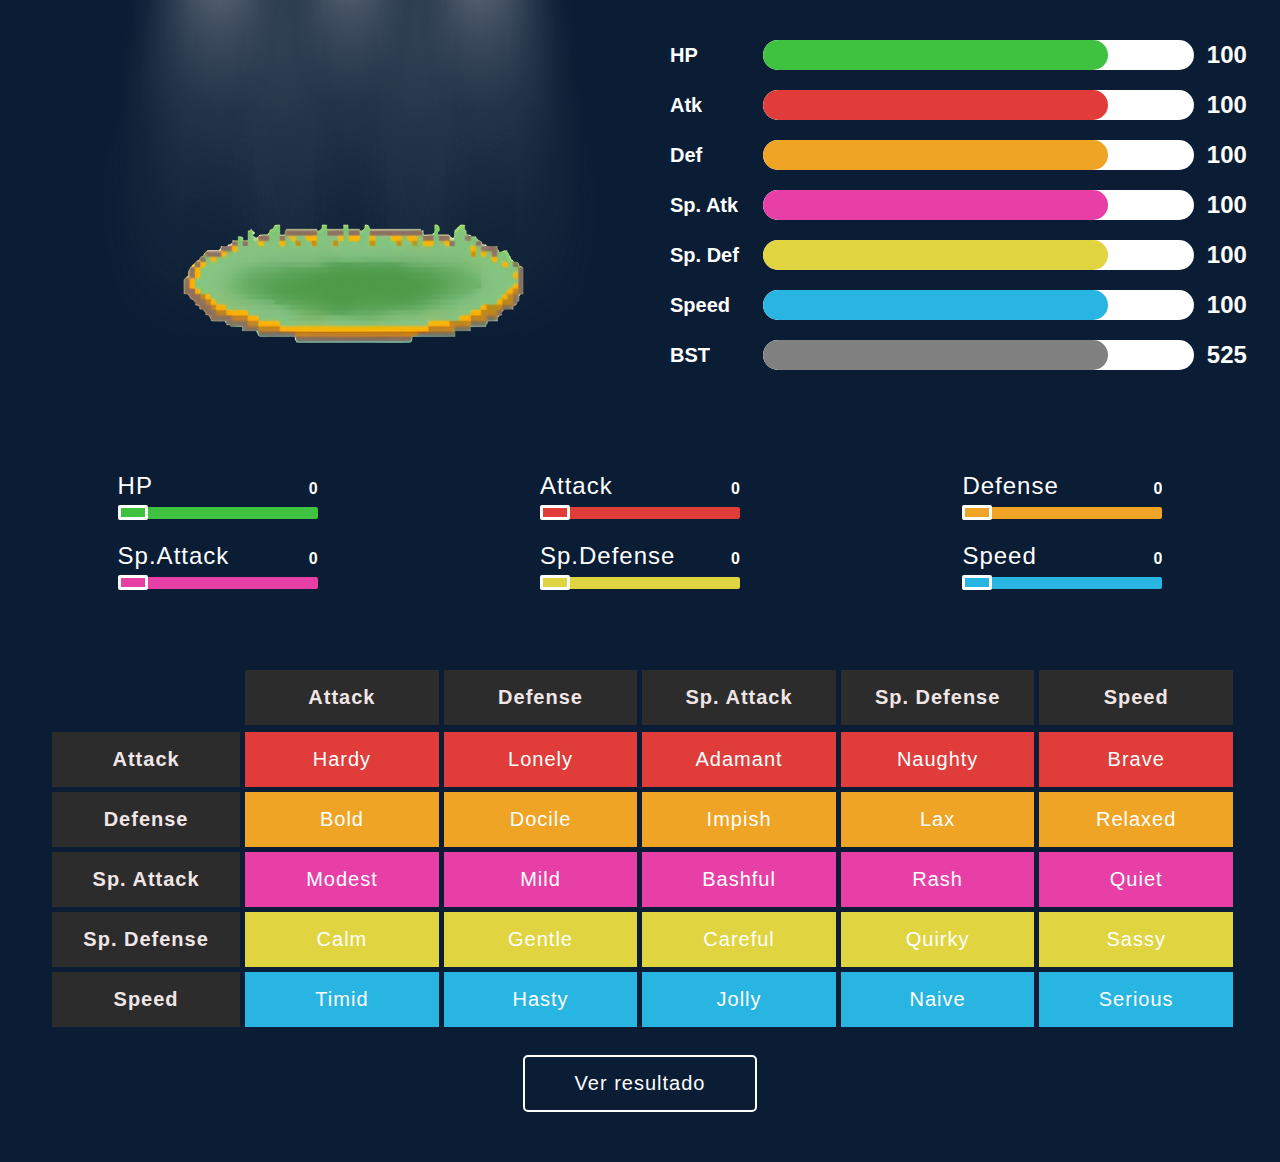
==== commit e04eacd5: "- Adicionado função de resultado e nota dos Pokémon - Melhorado sistema de troca de Pokémon por seta" ====
--- a/index.html
+++ b/index.html
@@ -12,6 +12,89 @@
 </head>
 <body>
     <main>
+        <div id="resultContainer">
+            <div class="img-container">
+                <img src="public/img/background_grass_avaliation.png" alt="" class="background-grass">
+                <img src="public/img/charizard.png" alt="" class="pokemon-image">
+            </div>
+            <ul id="iconList">
+                <li class="icon">
+                    <img src="public/img/charizard.png" alt="">
+                </li>
+                <li class="icon">
+                    <img src="public/img/charizard.png" alt="">
+                </li>
+                <li class="icon">
+                    <img src="public/img/charizard.png" alt="">
+                </li>
+            </ul>
+            <ol id="noteList">
+                <li class="note">Nature: <span class="nature-note">7/10</span></li>
+                <li class="note">Pokémon: <span class="pokemon-note">7/10</span></li>
+                <li class="note">Ivs: <span class="ivs-note">7/10</span></li>
+                <li class="note">Total: <span class="total-note">7/10</span></li>
+            </ol>
+            <img src="public/img/A-rank.png" alt="" class="note-img">
+            <div id="resultBaseStats">
+                <div class="stat">
+                    <span class="stat-name">HP</span>
+                    <div class="outer-bar">
+                        <div class="inner-bar hp"></div>
+                        <div class="inner-shadow hp"></div>
+                    </div>
+                    <span class="stat-value">100</span>
+                </div>
+                <div class="stat">
+                    <span class="stat-name">Atk</span>
+                    <div class="outer-bar">
+                        <div class="inner-bar atk"></div>
+                        <div class="inner-shadow atk"></div>
+                    </div>
+                    <span class="stat-value">100</span>
+                </div>
+                <div class="stat">
+                    <span class="stat-name">Def</span>
+                    <div class="outer-bar">
+                        <div class="inner-bar def"></div>
+                        <div class="inner-shadow def"></div>
+                    </div>
+                    <span class="stat-value">100</span>
+                </div>
+                <div class="stat">
+                    <span class="stat-name">Sp. Atk</span>
+                    <div class="outer-bar">
+                        <div class="inner-bar spatk"></div>
+                        <div class="inner-shadow spatk"></div>
+                    </div>
+                    <span class="stat-value">100</span>
+                </div>
+                <div class="stat">
+                    <span class="stat-name">Sp. Def</span>
+                    <div class="outer-bar">
+                        <div class="inner-bar spdef"></div>
+                        <div class="inner-shadow spdef"></div>
+                    </div>
+                    <span class="stat-value">100</span>
+                </div>
+                <div class="stat">
+                    <span class="stat-name">Speed</span>
+                    <div class="outer-bar">
+                        <div class="inner-bar speed"></div>
+                        <div class="inner-shadow speed"></div>
+                    </div>
+                    <span class="stat-value">100</span>
+                </div>
+                <div id="resultBaseStatTotal" class="stat">
+                    <span class="stat-name">BST</span>
+                    <div class="outer-bar">
+                        <div class="inner-bar bst"></div>
+                        <div class="inner-shadow bst"></div>
+                    </div>
+                    <span class="stat-value">525</span>
+                </div>
+            </div>
+            <button id="closeResult"><i class="fas fa-xmark"></i></button>
+        </div>
         <div id="pokemonListContainer">
             <ul id="pokemonList"></ul>
         </div>
@@ -66,7 +149,7 @@
                         </div>
                         <span class="stat-value">100</span>
                     </div>
-                    <div id="baseStatTotal" class="stat">
+                    <div id="avaliationBaseStatTotal" class="stat">
                         <span class="stat-name">BST</span>
                         <div class="outer-bar">
                             <div class="inner-bar bst"></div>
@@ -151,7 +234,7 @@
                 </ul>
             </div>
         </section>
-        <button id="result">Ver resultado</button>
+        <button id="result" disabled>Ver resultado</button>
     </main>
 </body>
 </html>--- a/public/css/avaliation.css
+++ b/public/css/avaliation.css
@@ -16,7 +16,7 @@
 }
 body {
   min-height: 100vh;
-  overflow-y: scroll;
+  overflow-y: auto;
   overflow-x: hidden;
   background: rgb(10, 29, 52);
   padding-bottom: 40px;
@@ -29,6 +29,8 @@
   width: 100%;
   height: auto;
   transition: 1s;
+  /* Base Stat List Styles */
+  /* Start Specificies */
 }
 body main .hp, body main #hp {
   background: #40c241;
@@ -50,6 +52,180 @@
 }
 body main .bst, body main #bst {
   background: gray;
+}
+body main div.stat {
+  display: flex;
+  align-items: center;
+  justify-content: center;
+  gap: 10px;
+  height: 16.6666666667%;
+  width: 100%;
+  -webkit-user-select: none;
+     -moz-user-select: none;
+          user-select: none;
+}
+body main div.stat span {
+  font-size: 20px;
+  color: white;
+  width: 90px;
+  font-weight: 600;
+}
+body main div.stat span.stat-value {
+  width: 50px;
+  font-size: 24px;
+  font-weight: 700;
+  text-align: center;
+}
+body main div.stat div.outer-bar {
+  position: relative;
+  width: 80%;
+  height: 30px;
+  border-radius: 25px;
+  background: white;
+  overflow: hidden;
+}
+body main div.stat div.outer-bar div.inner-shadow {
+  position: absolute;
+  top: 0;
+  left: 0;
+  opacity: 0.5;
+  border-radius: 25px;
+  height: 100%;
+  transition: 0.6s ease;
+}
+body main div.stat div.outer-bar div.inner-bar {
+  width: 80%;
+  height: 100%;
+  border-radius: 25px;
+  transition: 0.3s ease;
+}
+body main div#resultContainer {
+  position: fixed;
+  top: 50%;
+  left: 50%;
+  transform: translate(-50%, -50%);
+  display: grid;
+  grid-template-columns: 30% 30% 40%;
+  grid-template-rows: 40% 90px calc(60% - 120px);
+  grid-template-areas: "pokemonImg noteList resultImg" "iconList noteList resultImg" "baseStats baseStats baseStats";
+  justify-items: center;
+  gap: 20px;
+  width: 0;
+  height: 0;
+  overflow: hidden;
+  background: rgb(10, 29, 52);
+  border: 2px solid transparent;
+  padding: 0;
+  transition: 0.5s ease;
+  z-index: 100;
+}
+body main div#resultContainer.open {
+  width: 90vw;
+  height: 90vh;
+  border: 2px solid white;
+  box-shadow: 0 0 0 10vw rgba(0, 0, 0, 0.5);
+  padding: 30px;
+  z-index: 100;
+}
+body main div#resultContainer div.img-container {
+  display: flex;
+  align-items: center;
+  justify-content: center;
+  position: relative;
+  grid-area: pokemonImg;
+  padding: 10px;
+  border-radius: 15px;
+  width: 100%;
+  height: 100%;
+}
+body main div#resultContainer div.img-container img.background-grass {
+  position: absolute;
+  bottom: 0;
+  left: 0;
+  width: 100%;
+}
+body main div#resultContainer div.img-container img.pokemon-image {
+  width: auto;
+  height: 100%;
+  margin-bottom: 50px;
+  z-index: 1;
+}
+body main div#resultContainer ul#iconList {
+  display: flex;
+  align-items: center;
+  justify-content: center;
+  grid-area: iconList;
+  gap: 10px;
+  width: 100%;
+  height: 100%;
+}
+body main div#resultContainer ul#iconList li {
+  background: white;
+  border-radius: 50%;
+  height: 100%;
+  width: 90px;
+  height: 100%;
+  padding: 15px;
+  cursor: pointer;
+  transition: 0.4s ease;
+  border: 3px solid transparent;
+}
+body main div#resultContainer ul#iconList li:hover {
+  filter: brightness(0.8);
+  border: 3px solid green;
+}
+body main div#resultContainer ul#iconList li.selected {
+  border: 3px solid green;
+}
+body main div#resultContainer ul#iconList li img {
+  height: 100%;
+  width: 100%;
+}
+body main div#resultContainer ol#noteList {
+  grid-area: noteList;
+  display: flex;
+  align-items: center;
+  flex-flow: column;
+  font-size: 24px;
+  color: white;
+  height: 100%;
+}
+body main div#resultContainer ol#noteList li {
+  font-family: "pokemon-solid";
+}
+body main div#resultContainer ol#noteList li span {
+  letter-spacing: 3px;
+  font-family: "pokemon-solid";
+}
+body main div#resultContainer img.note-img {
+  grid-area: resultImg;
+  position: relative;
+  min-width: 80%;
+  max-width: 100%;
+  max-height: 100%;
+}
+body main div#resultContainer div#resultBaseStats {
+  grid-area: baseStats;
+  display: flex;
+  align-items: center;
+  justify-content: center;
+  flex-flow: column;
+  width: 100%;
+  height: 100%;
+}
+body main div#resultContainer button#closeResult {
+  position: absolute;
+  top: 10px;
+  right: 10px;
+  border: none;
+}
+body main div#resultContainer button#closeResult i {
+  font-size: 36px;
+  color: white;
+}
+body main div#resultContainer button#closeResult:hover {
+  background: none;
+  filter: brightness(0.8);
 }
 body main button {
   width: 50px;
@@ -159,7 +335,6 @@
   width: 250px;
   height: 250px;
   z-index: 10;
-  overflow: hidden;
 }
 body main section#avaliationSection div#pokemonContainer div.pokemon div#pokemonImagesContainer img.pokemon-img {
   min-width: 150px;
@@ -183,51 +358,6 @@
   flex-flow: column;
   width: calc(100% - 700px);
   height: 100%;
-}
-body main section#avaliationSection div#pokemonContainer div#baseStats div.stat {
-  display: flex;
-  align-items: center;
-  gap: 10px;
-  height: 16.6666666667%;
-  width: 100%;
-  -webkit-user-select: none;
-     -moz-user-select: none;
-          user-select: none;
-}
-body main section#avaliationSection div#pokemonContainer div#baseStats div.stat span {
-  font-size: 20px;
-  color: white;
-  width: 90px;
-  font-weight: 600;
-}
-body main section#avaliationSection div#pokemonContainer div#baseStats div.stat span.stat-value {
-  width: 50px;
-  font-size: 24px;
-  font-weight: 700;
-  text-align: center;
-}
-body main section#avaliationSection div#pokemonContainer div#baseStats div.stat div.outer-bar {
-  position: relative;
-  width: 80%;
-  height: 30px;
-  border-radius: 25px;
-  background: white;
-  overflow: hidden;
-}
-body main section#avaliationSection div#pokemonContainer div#baseStats div.stat div.outer-bar div.inner-shadow {
-  position: absolute;
-  top: 0;
-  left: 0;
-  opacity: 0.5;
-  border-radius: 25px;
-  height: 100%;
-  transition: 0.6s ease;
-}
-body main section#avaliationSection div#pokemonContainer div#baseStats div.stat div.outer-bar div.inner-bar {
-  width: 80%;
-  height: 100%;
-  border-radius: 25px;
-  transition: 0.3s ease;
 }
 body main section#avaliationSection div#ivInputContainer {
   display: flex;
@@ -472,7 +602,7 @@
 }
 @keyframes nextPokemon {
   0% {
-    left: 25%;
+    left: 75%;
     opacity: 0;
   }
   100% {
@@ -482,7 +612,7 @@
 }
 @keyframes previewPokemon {
   0% {
-    left: 75%;
+    left: 25%;
     opacity: 0;
   }
   100% {
